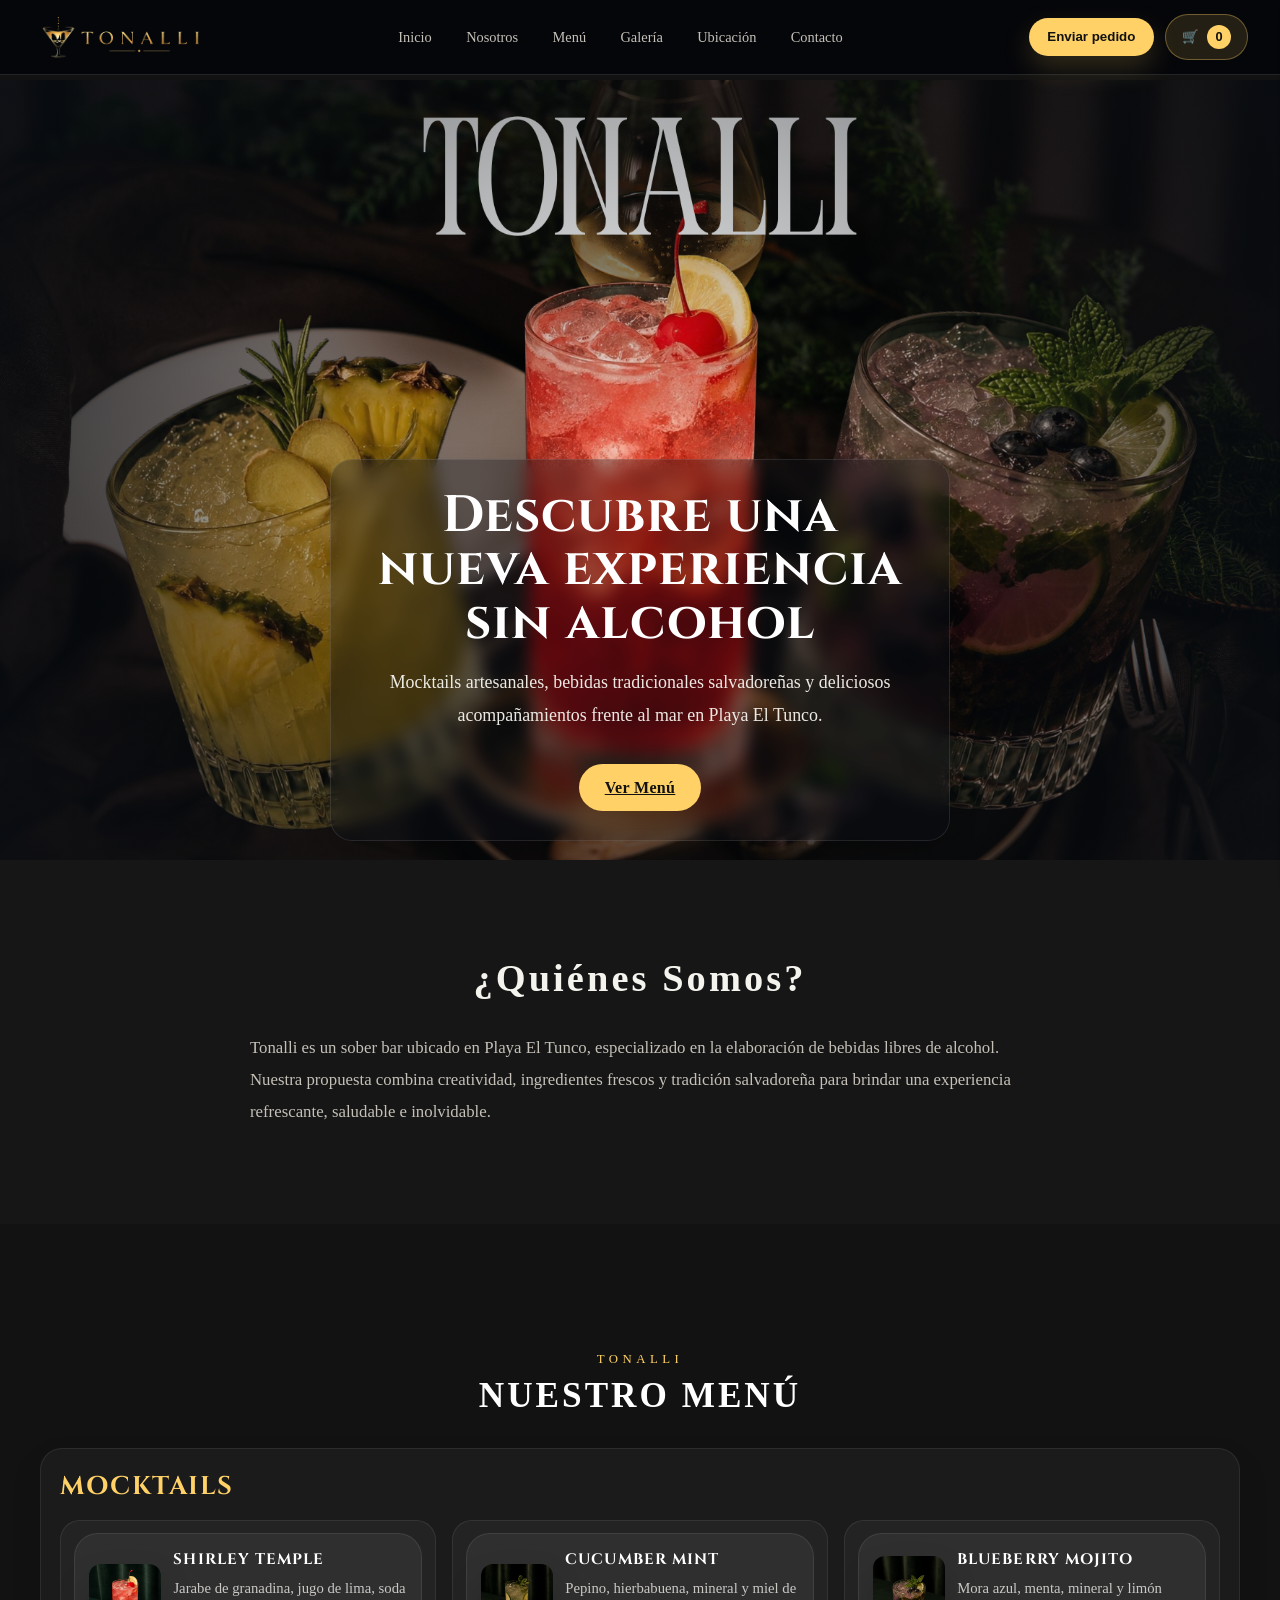
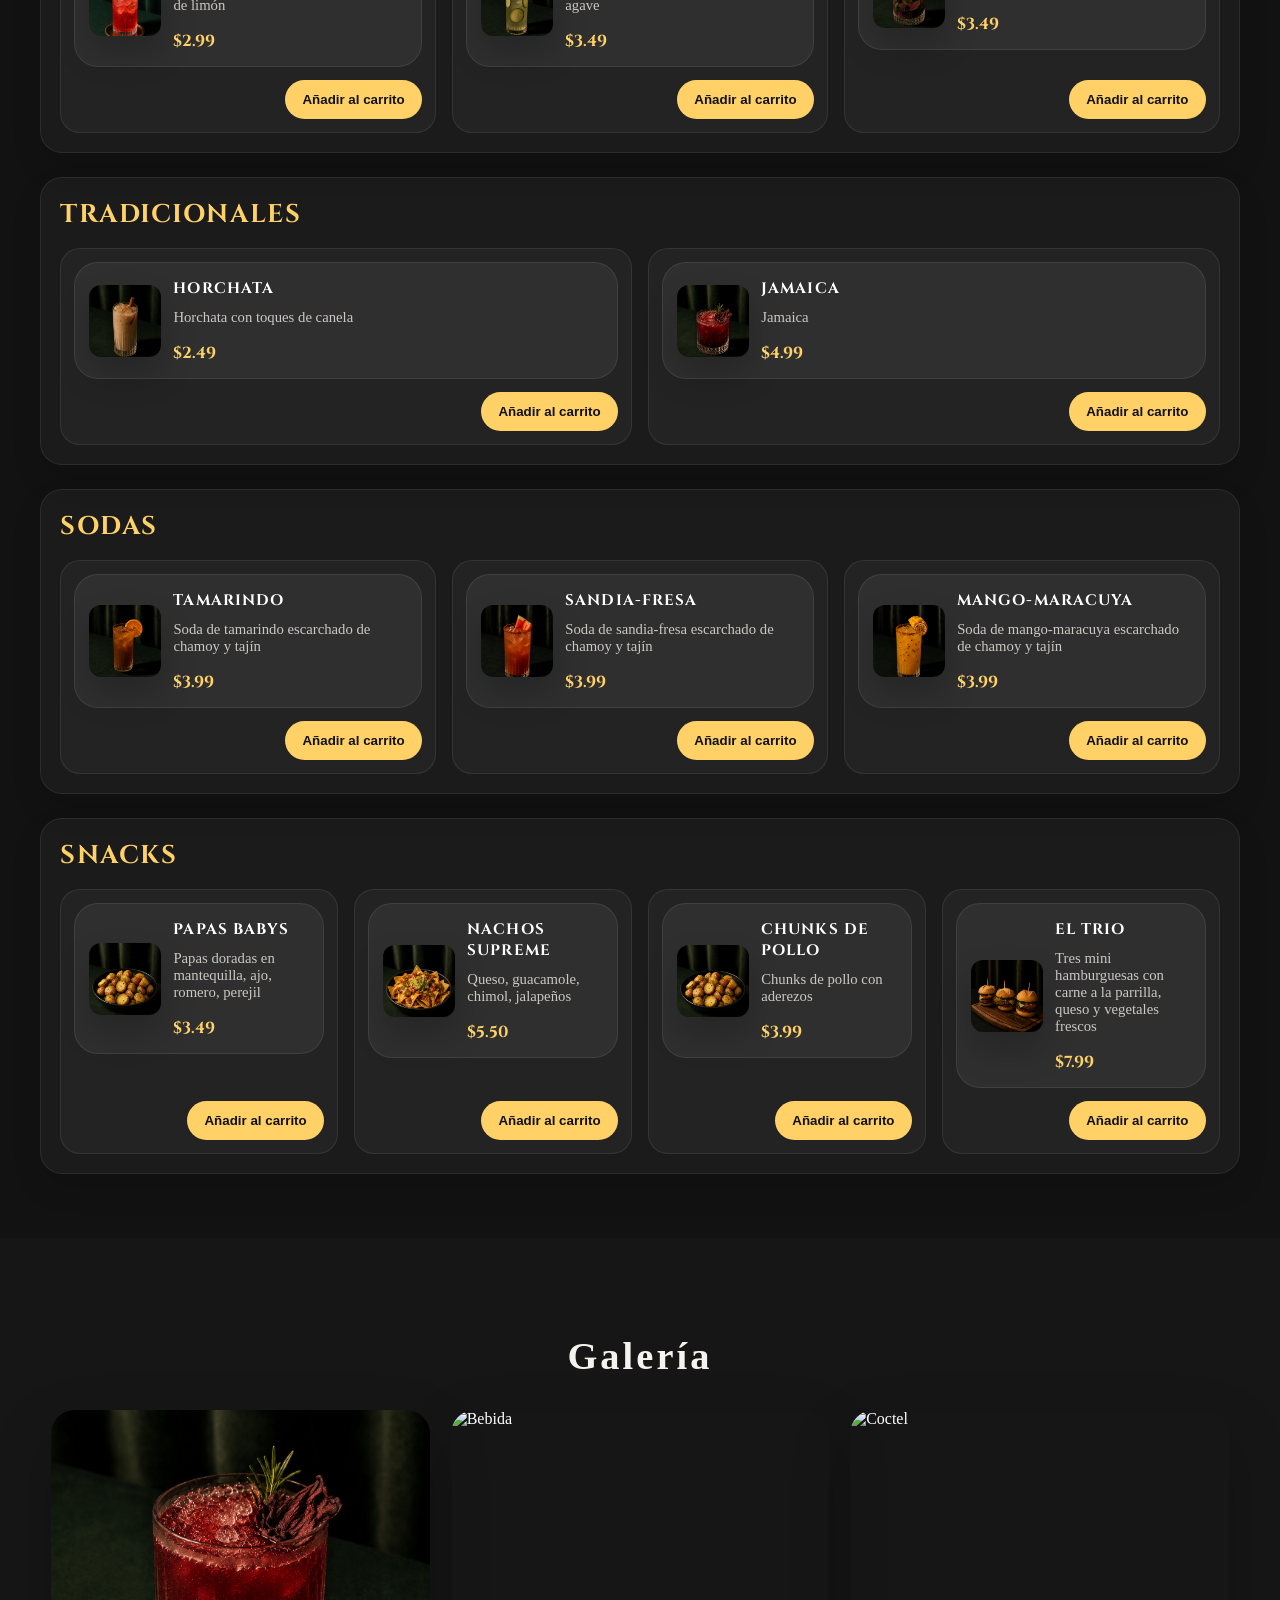
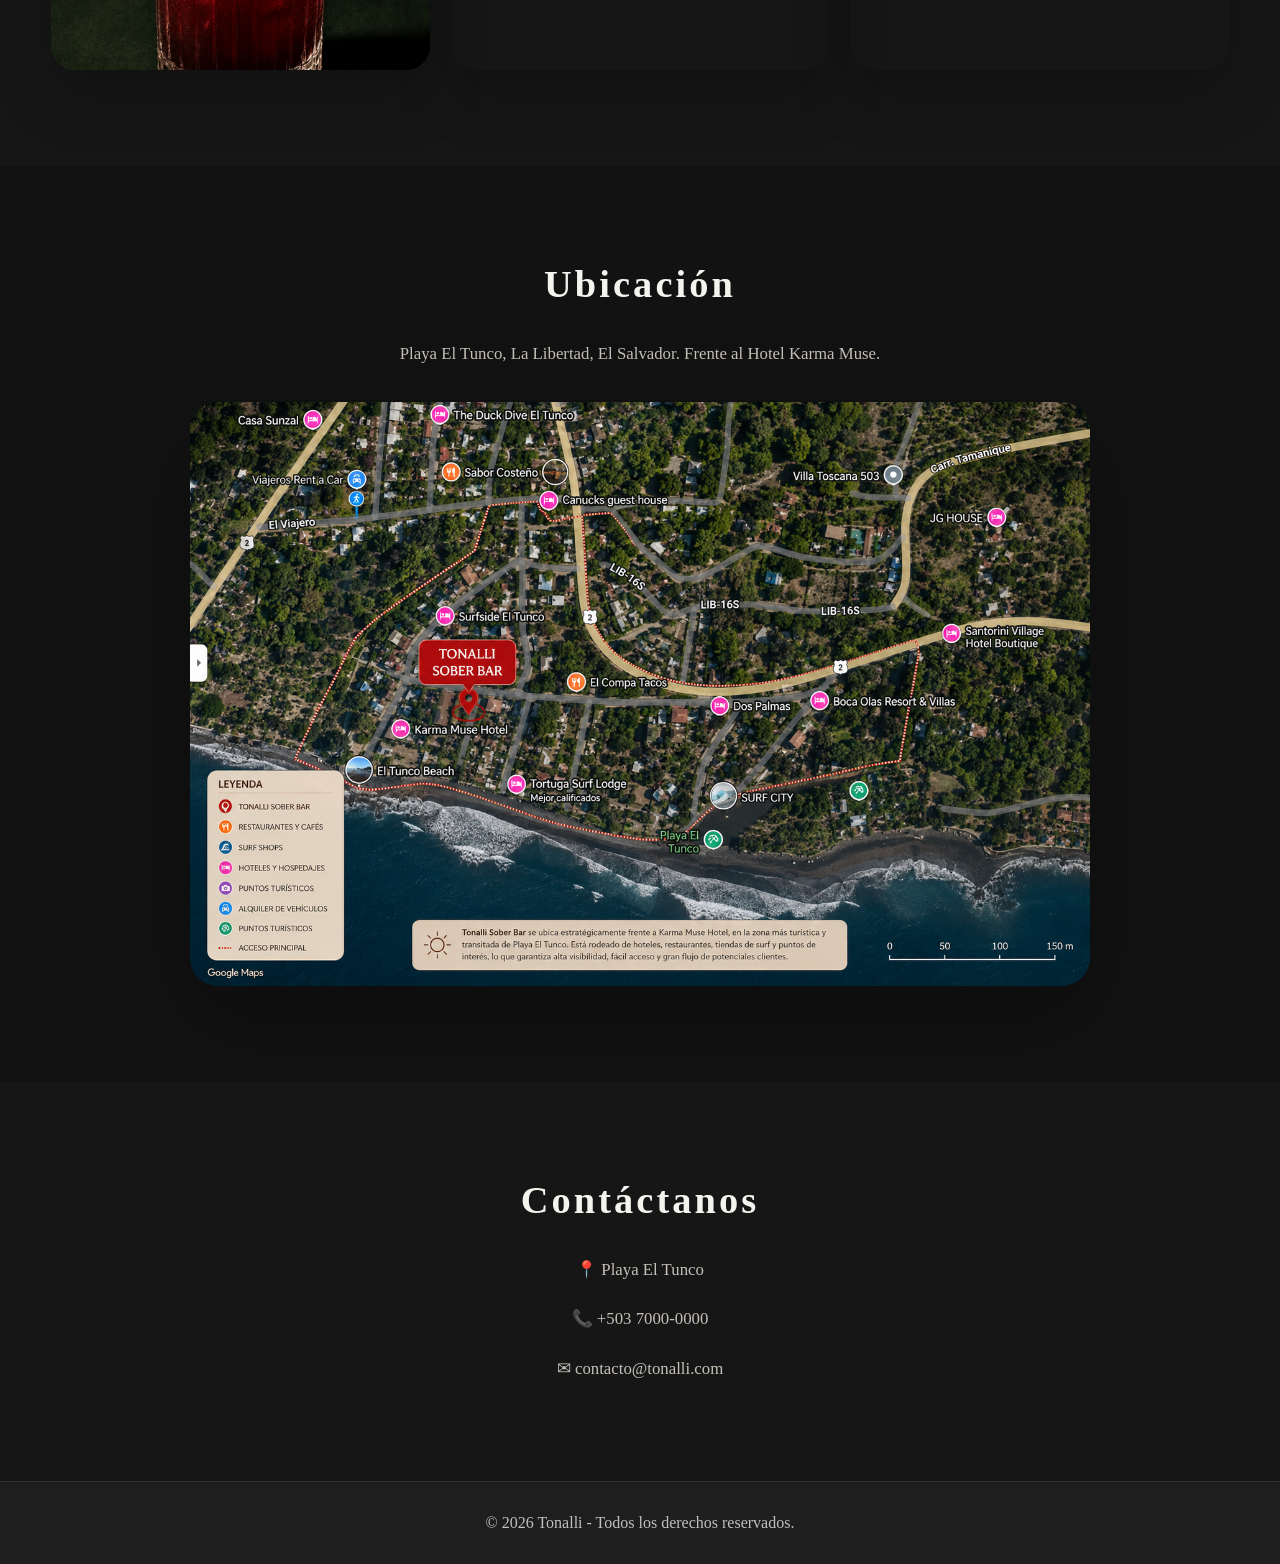
==== index.html @ 61fa65ac "papas" ====
<!DOCTYPE html>
<html lang="es">
<head>
    <meta charset="UTF-8">
    <meta name="viewport" content="width=device-width, initial-scale=1.0">
    <title>Tonalli | Mocktails & Bebidas Artesanales</title>
    <link rel="stylesheet" href="estilos.css">
    <link href="https://fonts.googleapis.com/css2?family=Cinzel:wght@400;700&family=Montserrat:wght@300;500;700&display=swap" rel="stylesheet">
</head>
<body>

<header>

    <div class="logo">
        <img src="imagenes/logo-nombre3.png" alt="Tonalli logo" class="logo-img">
    </div>

    <nav>
        <ul>
            <li><a href="#inicio">Inicio</a></li>
            <li><a href="#nosotros">Nosotros</a></li>
            <li><a href="#menu">Menú</a></li>
            <li><a href="#galeria">Galería</a></li>
            <li><a href="#ubicacion">Ubicación</a></li>
            <li><a href="#contacto">Contacto</a></li>
        </ul>
    </nav>

    <div class="cart-actions">
        <button type="button" class="checkout-btn">Enviar pedido</button>
        <button type="button" class="cart-toggle" aria-label="Abrir carrito">
            <span>🛒</span>
            <span id="cart-count">0</span>
        </button>
    </div>

</header>
<div class="header-spacer"></div>
<section class="hero" id="inicio">

    <div class="contenido">

        <h1>Descubre una nueva experiencia sin alcohol</h1>

        <p>
            Mocktails artesanales, bebidas tradicionales salvadoreñas
            y deliciosos acompañamientos frente al mar en Playa El Tunco.
        </p>

        <a href="#menu" class="boton">Ver Menú</a>

    </div>

</section>

<section class="nosotros" id="nosotros">

<h2>¿Quiénes Somos?</h2>

<p>

Tonalli es un sober bar ubicado en Playa El Tunco, especializado en la elaboración
de bebidas libres de alcohol. Nuestra propuesta combina creatividad,
ingredientes frescos y tradición salvadoreña para brindar una experiencia
refrescante, saludable e inolvidable.

</p>

</section>

<section class="gallery-section editorial-section" id="menu">
    <div class="editorial-heading">
        <p class="editorial-kicker">TONALLI</p>
        <h2 class="section-title">Nuestro menú</h2>
    </div>

    <div class="menu-completo">
        <div class="menu-grupo">
            <h3>Mocktails</h3>
            <div class="menu-grid">
                <article class="category-card product-item" data-name="Shirley Temple" data-price="2.99">
                    <div class="menu-item">
                        <img src="imagenes/shirley-temple.jpeg" alt="Shirley Temple">
                        <div class="menu-text"><strong>Shirley Temple</strong><span>Jarabe de granadina, jugo de lima, soda de limón</span><div class="price">$2.99</div></div>
                    </div>
                    <div class="product-actions"><button type="button" class="add-to-cart">Añadir al carrito</button></div>
                </article>

                <article class="category-card product-item" data-name="Cucumber Mint" data-price="3.49">
                    <div class="menu-item">
                        <img src="imagenes/cucumber-mint.jpeg" alt="Cucumber Mint">
                        <div class="menu-text"><strong>Cucumber Mint</strong><span>Pepino, hierbabuena, mineral y miel de agave</span><div class="price">$3.49</div></div>
                    </div>
                    <div class="product-actions"><button type="button" class="add-to-cart">Añadir al carrito</button></div>
                </article>

                <article class="category-card product-item" data-name="Blueberry Mojito" data-price="3.49">
                    <div class="menu-item">
                        <img src="imagenes/blueberry-mojito.jpeg" alt="Blueberry Mojito">
                        <div class="menu-text"><strong>Blueberry Mojito</strong><span>Mora azul, menta, mineral y limón</span><div class="price">$3.49</div></div>
                    </div>
                    <div class="product-actions"><button type="button" class="add-to-cart">Añadir al carrito</button></div>
                </article>
            </div>
        </div>

        <div class="menu-grupo">
            <h3>Tradicionales</h3>
            <div class="menu-grid">
                <article class="category-card product-item" data-name="Horchata" data-price="2.49">
                    <div class="menu-item">
                        <img src="imagenes/Horchata.jpeg" alt="Horchata">
                        <div class="menu-text"><strong>Horchata</strong><span>Horchata con toques de canela</span><div class="price">$2.49</div></div>
                    </div>
                    <div class="product-actions"><button type="button" class="add-to-cart">Añadir al carrito</button></div>
                </article>

                <article class="category-card product-item" data-name="Spicy Jamaica" data-price="4.99">
                    <div class="menu-item">
                        <img src="imagenes/Spicy Jamaica.jpeg" alt="Spicy Jamaica">
                        <div class="menu-text"><strong>Jamaica</strong><span>Jamaica</span><div class="price">$4.99</div></div>
                    </div>
                    <div class="product-actions"><button type="button" class="add-to-cart">Añadir al carrito</button></div>
                </article>
            </div>
        </div>

        <div class="menu-grupo">
            <h3>Sodas</h3>
            <div class="menu-grid">
                <article class="category-card product-item" data-name="Tamarindo" data-price="3.99">
                    <div class="menu-item">
                        <img src="imagenes/soda-tamarindo.png" alt="Tamarindo">
                        <div class="menu-text"><strong>Tamarindo</strong><span>Soda de tamarindo escarchado de chamoy y tajín</span><div class="price">$3.99</div></div>
                    </div>
                    <div class="product-actions"><button type="button" class="add-to-cart">Añadir al carrito</button></div>
                </article>

                <article class="category-card product-item" data-name="Sandia-fresa" data-price="3.99">
                    <div class="menu-item">
                        <img src="imagenes/soda-sandia.png" alt="Sandia-fresa">
                        <div class="menu-text"><strong>Sandia-fresa</strong><span>Soda de sandia-fresa escarchado de chamoy y tajín</span><div class="price">$3.99</div></div>
                    </div>
                    <div class="product-actions"><button type="button" class="add-to-cart">Añadir al carrito</button></div>
                </article>

                <article class="category-card product-item" data-name="Mango-Maracuya" data-price="3.99">
                    <div class="menu-item">
                        <img src="imagenes/soda-maracuya.png" alt="Mango-Maracuya">
                        <div class="menu-text"><strong>Mango-Maracuya</strong><span>Soda de mango-maracuya escarchado de chamoy y tajín</span><div class="price">$3.99</div></div>
                    </div>
                    <div class="product-actions"><button type="button" class="add-to-cart">Añadir al carrito</button></div>
                </article>
            </div>
        </div>

        <div class="menu-grupo">
            <h3>Snacks</h3>
            <div class="menu-grid">
                <article class="category-card product-item" data-name="Papas Babys" data-price="3.49">
                    <div class="menu-item">
                        <img src="imagenes/papas.jpeg" alt="Papas Babys">
                        <div class="menu-text"><strong>Papas Babys</strong><span>Papas doradas en mantequilla, ajo, romero, perejil</span><div class="price">$3.49</div></div>
                    </div>
                    <div class="product-actions"><button type="button" class="add-to-cart">Añadir al carrito</button></div>
                </article>

                <article class="category-card product-item" data-name="Nachos supreme" data-price="5.50">
                    <div class="menu-item">
                        <img src="imagenes/nachos.jpeg" alt="Nachos supreme">
                        <div class="menu-text"><strong>Nachos supreme</strong><span>Queso, guacamole, chimol, jalapeños</span><div class="price">$5.50</div></div>
                    </div>
                    <div class="product-actions"><button type="button" class="add-to-cart">Añadir al carrito</button></div>
                </article>

                <article class="category-card product-item" data-name="Chunks de pollo" data-price="3.99">
                    <div class="menu-item">
                        <img src="imagenes/papas.jpeg" alt="Chunks de pollo">
                        <div class="menu-text"><strong>Chunks de pollo</strong><span>Chunks de pollo con aderezos</span><div class="price">$3.99</div></div>
                    </div>
                    <div class="product-actions"><button type="button" class="add-to-cart">Añadir al carrito</button></div>
                </article>

                <article class="category-card product-item" data-name="El trio" data-price="7.99">
                    <div class="menu-item">
                        <img src="imagenes/mini.png" alt="El trio">
                        <div class="menu-text"><strong>El trio</strong><span>Tres mini hamburguesas con carne a la parrilla, queso y vegetales frescos</span><div class="price">$7.99</div></div>
                    </div>
                    <div class="product-actions"><button type="button" class="add-to-cart">Añadir al carrito</button></div>
                </article>
            </div>
        </div>
    </div>
</section>
    </main>


<section class="galeria" id="galeria">

<h2>Galería</h2>

<div class="imagenes">

<img src="imagenes/Spicy Jamaica.jpeg" alt="Mocktail">

<img src="https://www.resplendentkitchen.com/wp-content/uploads/2024/07/Blue-Lagoon-Mocktail06005.jpg" alt="Bebida">

<img src="https://www.moodymixologist.com/wp-content/uploads/2021/09/IMG_7251.jpg" alt="Coctel">

</div>

</section>

<section class="ubicacion" id="ubicacion">

<h2>Ubicación</h2>

<p>

Playa El Tunco, La Libertad, El Salvador.

Frente al Hotel Karma Muse.

</p>

<div class="ubicacion-imagen">
    <img src="imagenes/mapa.png" alt="Ubicación Tonalli en El Tunco">
</div>

</section>

<section class="contacto" id="contacto">

<h2>Contáctanos</h2>

<p>📍 Playa El Tunco</p>

<p>📞 +503 7000-0000</p>

<p>✉ contacto@tonalli.com</p>

</section>

<footer>

<p>

© 2026 Tonalli - Todos los derechos reservados.

</p>

</footer>

<div class="cart-overlay" id="cart-overlay"></div>
<aside class="cart-panel" id="cart-panel" aria-label="Carrito de compras">
    <div class="cart-panel__header">
        <h3>Mi pedido</h3>
        <button type="button" class="cart-close" id="cart-close" aria-label="Cerrar carrito">✕</button>
    </div>
    <ul id="cart-items"></ul>
    <div class="cart-panel__footer">
        <div class="cart-total">Total: <span id="cart-total">$0.00</span></div>
        <button type="button" class="boton cart-submit checkout-btn">Enviar pedido</button>
    </div>
</aside>

</body>
<script src="carrito.js"></script>
<script>
// Carousel buttons for .cards container
;(function(){
    const container = document.querySelector('.cards');
    const prev = document.querySelector('.cards-btn--prev');
    const next = document.querySelector('.cards-btn--next');
    if(!container || !prev || !next) return;

    const cards = Array.from(container.querySelectorAll('.card'));
    if(cards.length === 0) return;
    let currentIndex = 0;

    function cardIndexAtScroll(){
        const scrollLeft = container.scrollLeft;
        let nearest = 0;
        let minDist = Infinity;
        cards.forEach((card, idx) => {
            const dist = Math.abs(card.offsetLeft - scrollLeft);
            if(dist < minDist){ minDist = dist; nearest = idx; }
        });
        return nearest;
    }

    // update currentIndex on scroll (debounced)
    let scrollTimer = null;
    container.addEventListener('scroll', ()=>{
        if(scrollTimer) clearTimeout(scrollTimer);
        scrollTimer = setTimeout(()=>{
            currentIndex = cardIndexAtScroll();
        }, 120);
    });

    function scrollToCard(index){
        index = Math.max(0, Math.min(cards.length-1, index));
        const card = cards[index];
        const left = card.offsetLeft;
        container.scrollTo({ left: left, behavior: 'smooth' });
    }

    prev.addEventListener('click', () => {
        currentIndex = (currentIndex - 1 + cards.length) % cards.length; // wrap
        scrollToCard(currentIndex);
    });

    next.addEventListener('click', () => {
        currentIndex = (currentIndex + 1) % cards.length; // wrap
        scrollToCard(currentIndex);
    });

    // make buttons visible
    prev.style.display = 'flex';
    next.style.display = 'flex';
})();

    // Per-card vertical scrolling (show list of items inside each category)
    (function(){
        const cards = document.querySelectorAll('.card');
        cards.forEach(card => {
            const list = card.querySelector('.menu-items');
            if(!list) return;
            const btnUp = card.querySelector('.card-scroll--up');
            const btnDown = card.querySelector('.card-scroll--down');
            const items = Array.from(list.children);
            if(!btnUp || !btnDown || items.length === 0) return;

            function itemHeight(){
                const it = items[0];
                const style = getComputedStyle(it);
                const margin = parseFloat(style.marginTop) + parseFloat(style.marginBottom);
                return Math.ceil(it.offsetHeight + margin);
            }

            btnDown.addEventListener('click', ()=>{
                list.scrollBy({ top: itemHeight(), behavior: 'smooth' });
            });
            btnUp.addEventListener('click', ()=>{
                list.scrollBy({ top: -itemHeight(), behavior: 'smooth' });
            });
        });
    })();

    // Detect swipe left/right on the cards row: left swipe -> scroll down items of centered card
    (function(){
        const container = document.querySelector('.cards');
        if(!container) return;
        let startX = 0, startY = 0;
        container.addEventListener('touchstart', (e)=>{
            startX = e.touches[0].clientX;
            startY = e.touches[0].clientY;
        }, {passive:true});

        container.addEventListener('touchend', (e)=>{
            const endX = e.changedTouches[0].clientX;
            const endY = e.changedTouches[0].clientY;
            const dx = endX - startX;
            const dy = endY - startY;
            if(Math.abs(dx) < 40 || Math.abs(dx) <= Math.abs(dy)) return; // not a horizontal swipe

            // find centered card
            const cards = Array.from(container.querySelectorAll('.card'));
            if(cards.length === 0) return;
            const containerRect = container.getBoundingClientRect();
            const containerCenter = containerRect.left + containerRect.width/2;
            let nearest = 0, minDist = Infinity;
            cards.forEach((card, idx) => {
                const r = card.getBoundingClientRect();
                const center = r.left + r.width/2;
                const dist = Math.abs(center - containerCenter);
                if(dist < minDist){ minDist = dist; nearest = idx; }
            });

            const card = cards[nearest];
            const list = card.querySelector('.menu-items');
            if(!list) return;
            const item = list.querySelector('.menu-item');
            if(!item) return;
            const style = getComputedStyle(item);
            const margin = parseFloat(style.marginTop) + parseFloat(style.marginBottom);
            const itemH = Math.ceil(item.offsetHeight + margin);

            if(dx < 0){
                // left swipe -> scroll down list (show next items)
                list.scrollBy({ top: itemH, behavior: 'smooth' });
            } else {
                // right swipe -> scroll up list
                list.scrollBy({ top: -itemH, behavior: 'smooth' });
            }
        }, {passive:true});
    })();
</script>
</html>
---- estilos.css ----
﻿:root {
    color-scheme: dark;
    --bg: #08080b;
    --header-height: 60px;
    --surface: rgba(255, 255, 255, 0.08);
    --surface-strong: rgba(255, 255, 255, 0.12);
    --text: #f7f4ee;
    --text-muted: #c5c0b8;
    --accent: #ffd166;
    --accent-dark: #f4a261;
    --border: rgba(255, 255, 255, 0.12);
    --shadow: 0 24px 80px rgba(0, 0, 0, 0.26);
    --radius: 28px;
}

/* Ensure anchor targets account for fixed header */
[id] {
    scroll-margin-top: calc(var(--header-height) + 12px);
}

/* --- Integrated editorial menu --- */
.menu-editorial {
    display: grid;
    grid-template-columns: repeat(3, minmax(0, 1fr));
    gap: 1.25rem;
    margin-top: 1rem;
}

.menu-editorial__panel {
    background: rgba(255, 255, 255, 0.04);
    border: 1px solid rgba(255, 255, 255, 0.08);
    border-radius: 24px;
    padding: 1.4rem;
    box-shadow: 0 16px 40px rgba(0, 0, 0, 0.18);
    text-decoration: none;
    color: inherit;
    display: block;
}

.menu-editorial__link:hover,
.menu-editorial__link:focus {
    transform: translateY(-4px);
    border-color: rgba(255, 209, 102, 0.4);
    box-shadow: 0 20px 44px rgba(0, 0, 0, 0.24);
    transition: transform 0.2s ease, border-color 0.2s ease, box-shadow 0.2s ease;
}

.menu-editorial__header {
    margin-bottom: 1rem;
}

.menu-editorial__header h3 {
    font-family: 'Cinzel', serif;
    font-size: 1.45rem;
    color: var(--accent);
}

.menu-editorial__items {
    display: flex;
    flex-direction: column;
    gap: 0.9rem;
}

.menu-item {
    display: flex;
    align-items: center;
    gap: 0.9rem;
    padding: 0.75rem;
    border-radius: 16px;
    background: rgba(255, 255, 255, 0.05);
}

.menu-item img {
    width: 70px;
    height: 70px;
    object-fit: cover;
    border-radius: 12px;
    flex-shrink: 0;
}

.menu-text {
    display: flex;
    flex-direction: column;
    gap: 0.25rem;
    color: var(--text-muted);
    font-size: 0.95rem;
}

.menu-text strong {
    color: var(--text);
}

.price {
    color: var(--accent);
    font-weight: 700;
}

.category-page {
    padding: 1.7rem clamp(1rem, 4vw, 6rem) 2.5rem;
}

.category-hero {
    text-align: center;
    padding: 1.5rem 1rem 1rem;
}

.category-hero h1 {
    font-family: 'Cinzel', serif;
    font-size: clamp(2rem, 4vw, 3rem);
    margin-bottom: 0.6rem;
    color: var(--accent);
}

.category-hero p {
    max-width: 640px;
    margin: 0 auto 0.9rem;
    color: var(--text-muted);
    line-height: 1.7;
}

.category-list {
    display: grid;
    grid-template-columns: repeat(2, minmax(0, 1fr));
    gap: 0.75rem;
}

.category-card {
    background: rgba(255, 255, 255, 0.04);
    border: 1px solid rgba(255, 255, 255, 0.08);
    border-radius: 20px;
    padding: 0.85rem;
}

@media (max-width: 980px) {
    .category-list {
        grid-template-columns: 1fr;
    }
}

@media (max-width: 980px) {
    .menu-editorial {
        grid-template-columns: 1fr;
    }
}

* {
    margin: 0;
    padding: 0;
    box-sizing: border-box;
}

/* Evita que elementos interiores provoquen scroll horizontal */
html, body {
    overflow-x: hidden;
}

.hero {
    min-height: calc(100vh - 60px);
    padding: 1.5rem clamp(1rem, 4vw, 5rem) 1.25rem;
    display: flex;
    align-items: flex-end;
    justify-content: center;
    position: relative;
    overflow: hidden;
    background: url('imagenes/Inicio.png') top center / 140% no-repeat;
    background-color: #0b1119;
    background-blend-mode: normal;
}
img {
    display: block;
    max-width: 100%;
}

a {
    color: inherit;
}

header {
    position: fixed;
    top: 0;
    left: 0;
    right: 0;
    width: 100%;
    padding: 14px clamp(1rem, 2.5vw, 2rem);
    display: flex;
    justify-content: space-between;
    align-items: center;
    gap: 0.75rem;
    background: rgba(6, 7, 11, 0.96);
    backdrop-filter: blur(20px);
    border-bottom: 1px solid rgba(255, 255, 255, 0.12);
    z-index: 1000;
}

.header-spacer {
    height: 80px;
}

@media (max-width: 860px) {
    header {
        padding: 10px clamp(0.75rem, 2vw, 1.2rem);
        gap: 0.5rem;
    }

    .header-spacer {
        height: 120px;
    }

    header {
        flex-direction: column;
        align-items: stretch;
    }

    nav ul {
        justify-content: center;
    }

    .hero {
        min-height: calc(100svh - 120px);
        padding: 0 1rem 1.5rem;
        background-position: center 92%;
        background-size: cover;
    }

    .contenido {
        margin-top: 0;
        padding: 1.1rem 0.9rem;
        transform: translateY(0.2rem);
    }

    .hero h1 {
        font-size: 2.2rem;
    }

    :root {
        --header-height: 120px;
    }
}


.logo {
    display: flex;
    align-items: center;
    justify-content: center;
}

.logo-img {
    width: 180px;
    height: auto;
    max-height: 110px;
    object-fit: contain;
    border-radius: 0;
    background: transparent;
    padding: 0;
    box-shadow: none;
}

nav ul {
    display: flex;
    flex-wrap: wrap;
    gap: 0.45rem;
    list-style: none;
}

nav a {
    color: var(--text-muted);
    text-decoration: none;
    padding: 0.55rem 0.85rem;
    border-radius: 999px;
    transition: transform 0.25s ease, background 0.25s ease, color 0.25s ease;
    font-size: 0.9rem;
}

nav a:hover,
nav a:focus {
    color: var(--text);
    background: rgba(255, 209, 102, 0.12);
    transform: translateY(-1px);
}

.cart-actions {
    display: flex;
    align-items: center;
    gap: 0.7rem;
}

.checkout-btn {
    display: inline-flex;
    align-items: center;
    justify-content: center;
    background: var(--accent);
    color: #111;
    border: none;
    border-radius: 999px;
    padding: 0.72rem 1.15rem;
    font-weight: 700;
    cursor: pointer;
    box-shadow: 0 12px 28px rgba(255, 209, 102, 0.18);
}

.cart-toggle {
    display: inline-flex;
    align-items: center;
    gap: 0.5rem;
    background: rgba(255, 209, 102, 0.12);
    border: 1px solid rgba(255, 209, 102, 0.35);
    color: var(--text);
    border-radius: 999px;
    padding: 0.62rem 1rem;
    font-weight: 700;
    cursor: pointer;
}

@media (max-width: 860px) {
    .cart-actions {
        position: fixed;
        top: 8.5rem;
        left: 50%;
        transform: translateX(-50%);
        width: min(92vw, 420px);
        z-index: 1100;
        display: flex;
        align-items: center;
        gap: 0.75rem;
        padding: 0.2rem 0.25rem;
    }

    .checkout-btn {
        flex: 1;
        min-height: 46px;
        font-size: 1rem;
    }

    .cart-toggle {
        min-width: 74px;
        justify-content: center;
    }
}

#cart-count {
    min-width: 1.5rem;
    height: 1.5rem;
    display: inline-flex;
    align-items: center;
    justify-content: center;
    border-radius: 999px;
    background: var(--accent);
    color: #111;
    font-size: 0.8rem;
}

.cart-overlay {
    position: fixed;
    inset: 0;
    background: rgba(6, 7, 11, 0.62);
    opacity: 0;
    pointer-events: none;
    transition: opacity 0.2s ease;
    z-index: 1000;
}

.cart-overlay.is-visible {
    opacity: 1;
    pointer-events: auto;
}

.cart-panel {
    position: fixed;
    top: 0;
    right: 0;
    width: min(92vw, 420px);
    height: 100vh;
    background: rgba(10, 14, 20, 0.98);
    border-left: 1px solid rgba(255, 255, 255, 0.12);
    box-shadow: -12px 0 30px rgba(0, 0, 0, 0.22);
    transform: translateX(110%);
    transition: transform 0.25s ease;
    display: flex;
    flex-direction: column;
    z-index: 1100;
    padding: 1.3rem 1rem 1rem;
}

.cart-panel.is-open {
    transform: translateX(0);
}

.cart-panel__header {
    display: flex;
    align-items: center;
    justify-content: space-between;
    margin-bottom: 1rem;
    padding-bottom: 0.8rem;
    border-bottom: 1px solid rgba(255, 255, 255, 0.1);
}

.cart-panel__header h3 {
    color: var(--accent);
    font-family: 'Cinzel', serif;
}

.cart-close {
    background: transparent;
    border: 1px solid rgba(255, 255, 255, 0.15);
    color: var(--text);
    width: 2.2rem;
    height: 2.2rem;
    border-radius: 50%;
    cursor: pointer;
}

#cart-items {
    list-style: none;
    display: flex;
    flex-direction: column;
    gap: 0.8rem;
    overflow-y: auto;
    padding-right: 0.25rem;
    flex: 1;
}

.cart-item {
    display: flex;
    justify-content: space-between;
    gap: 0.75rem;
    background: rgba(255, 255, 255, 0.04);
    border: 1px solid rgba(255, 255, 255, 0.08);
    border-radius: 16px;
    padding: 0.8rem 0.9rem;
}

.cart-item__name {
    font-weight: 700;
    margin-bottom: 0.2rem;
}

.cart-item__meta {
    color: var(--text-muted);
    font-size: 0.8rem;
}

.cart-item__controls {
    display: flex;
    align-items: center;
    gap: 0.45rem;
    color: var(--text);
    font-weight: 700;
}

.qty-btn {
    width: 1.8rem;
    height: 1.8rem;
    border-radius: 50%;
    border: none;
    background: var(--accent);
    color: #111;
    font-weight: 700;
    cursor: pointer;
}

.empty-cart {
    color: var(--text-muted);
    text-align: center;
    padding: 1.4rem 0;
}

.cart-panel__footer {
    padding-top: 1rem;
    border-top: 1px solid rgba(255, 255, 255, 0.1);
    display: flex;
    flex-direction: column;
    gap: 0.9rem;
}

.cart-total {
    display: flex;
    justify-content: space-between;
    font-weight: 700;
    font-size: 1.05rem;
}

.cart-submit {
    width: 100%;
    border: none;
    cursor: pointer;
}

.product-actions {
    padding-top: 0.8rem;
    display: flex;
    justify-content: flex-end;
}

.add-to-cart {
    border: none;
    background: var(--accent);
    color: #111;
    font-weight: 700;
    padding: 0.75rem 1.1rem;
    border-radius: 999px;
    cursor: pointer;
    transition: transform 0.2s ease, background 0.2s ease;
}

.add-to-cart:hover,
.add-to-cart:focus {
    background: var(--accent-dark);
    transform: translateY(-1px);
}

.hero {
    min-height: 75svh;
    padding: 1.5rem clamp(1rem, 4vw, 5rem) 1.25rem;
    display: flex;
    align-items: flex-end;
    justify-content: center;
    position: relative;
    overflow: hidden;
    background: url('imagenes/Inicio.png') top center / cover no-repeat;
    background-color: #0b1119;
    background-blend-mode: normal;
}

.hero::before {
    content: '';
    position: absolute;
    inset: 0;
    background: radial-gradient(circle at center, rgba(10, 14, 20, 0) 0%, rgba(10, 14, 20, 0.35) 48%, rgba(10, 14, 20, 0.80) 100%);
    pointer-events: none;
}

.contenido {
    position: relative;
    z-index: 1;
    width: min(100%, 620px);
    padding: clamp(1rem, 2.5vw, 1.8rem);
    border-radius: 22px;
    background: rgba(12, 19, 29, 0.30);
    border: 1px solid rgba(255, 255, 255, 0.10);
    box-shadow: 0 14px 28px rgba(0, 0, 0, 0.16);
    backdrop-filter: blur(8px);
    text-align: center;
}

.hero h1 {
    font-family: 'Cinzel', serif;
    font-size: clamp(2.2rem, 4vw, 3.2rem);
    line-height: 1.05;
    margin-bottom: 1rem;
    letter-spacing: 0.02em;
}

.hero p {
    max-width: 42rem;
    margin: 0 auto 2rem;
    font-size: clamp(1rem, 1.4vw, 1.25rem);
    line-height: 1.85;
    color: rgba(247, 244, 238, 0.95);
}

    .hero {
        min-height: calc(100vh - 120px);
        padding: 2.5rem 1rem 1.2rem;
        align-items: flex-end;
        background-position: top center;
        background-size: cover;
    }

.boton {
    display: inline-flex;
    align-items: center;
    justify-content: center;
    background: var(--accent);
    color: #111;
    padding: 1rem 2.4rem;
    border-radius: 999px;
    font-weight: 700;
    letter-spacing: 0.02em;
    transition: transform 0.2s ease, background 0.2s ease;
    box-shadow: 0 20px 40px rgba(255, 209, 102, 0.18);
}

.boton:hover {
    background: var(--accent-dark);
    transform: translateY(-2px);
}

section {
    padding: 6rem clamp(1rem, 4vw, 8rem);
}

/* Evita overflow accidental dentro de secciones */
section {
    overflow-x: hidden;
}

section:nth-of-type(even) {
    background: rgba(255, 255, 255, 0.015);
}

section h2 {
    text-align: center;
    margin-bottom: 2rem;
    font-size: clamp(2rem, 3vw, 3rem);
    letter-spacing: 0.08em;
    color: #f5f3ee;
}

.gallery-section {
    width: 100%;
    padding: 60px 0;
    overflow: hidden;
}

.gallery-section .section-title {
    text-align: center;
    font-family: 'Times New Roman', serif;
    font-size: 2.2rem;
    letter-spacing: 3px;
    margin-bottom: 30px;
    color: #ffffff;
    text-transform: uppercase;
}

.editorial-section {
    margin-top: 6rem;
    padding: 3rem clamp(1rem, 4vw, 2rem) 4rem;
    overflow: hidden;
}

.editorial-heading {
    max-width: 780px;
    margin: 0 auto 2rem;
    text-align: center;
}

.editorial-kicker {
    font-size: 0.8rem;
    letter-spacing: 0.35em;
    text-transform: uppercase;
    color: var(--accent);
    margin-bottom: 0.6rem;
}

.editorial-section .section-title {
    margin-bottom: 0.5rem;
}

.editorial-gallery {
    display: flex;
    gap: 1.25rem;
    overflow-x: auto;
    padding: 0.5rem 0 1.2rem;
    scroll-snap-type: x mandatory;
    scrollbar-width: thin;
    scrollbar-color: rgba(255,255,255,0.25) transparent;
}

.editorial-card {
    position: relative;
    min-width: min(82vw, 320px);
    height: 430px;
    border-radius: 24px;
    padding: 0;
    display: flex;
    flex-direction: column;
    justify-content: flex-end;
    overflow: hidden;
    scroll-snap-align: start;
    box-shadow: 0 18px 42px rgba(0, 0, 0, 0.24);
    text-decoration: none;
    color: inherit;
    cursor: pointer;
    transition: transform 0.2s ease, box-shadow 0.2s ease;
}

.editorial-card:hover,
.editorial-card:focus-visible {
    transform: translateY(-4px);
    box-shadow: 0 22px 48px rgba(0, 0, 0, 0.3);
}

.editorial-card::before {
    content: '';
    position: absolute;
    inset: 0;
    background: linear-gradient(180deg, rgba(0,0,0,0.12) 0%, rgba(2,6,10,0.82) 100%);
    z-index: 1;
}

.editorial-card__media {
    position: absolute;
    inset: 0;
    z-index: 0;
}

.editorial-card__media img {
    width: 100%;
    height: 100%;
    object-fit: cover;
    display: block;
}

.editorial-card__content {
    position: relative;
    z-index: 2;
    padding: 2rem;
}

.editorial-card__number {
    display: inline-block;
    margin-bottom: 0.75rem;
    font-size: 0.8rem;
    font-weight: 700;
    letter-spacing: 0.28em;
    color: var(--accent);
}

.editorial-card h3 {
    font-family: 'Cinzel', serif;
    font-size: 1.8rem;
    margin-bottom: 0.7rem;
}

.editorial-card p {
    color: rgba(247, 244, 238, 0.9);
    line-height: 1.7;
    max-width: 18rem;
}

.editorial-card--mocktails {
    background: linear-gradient(135deg, rgba(255, 209, 102, 0.22), rgba(10, 16, 24, 0.92));
}

.editorial-card--tradicionales {
    background: linear-gradient(135deg, rgba(244, 162, 97, 0.28), rgba(12, 19, 29, 0.92));
}

.editorial-card--snacks {
    background: linear-gradient(135deg, rgba(255, 255, 255, 0.12), rgba(12, 19, 29, 0.92));
}

.editorial-gallery::-webkit-scrollbar {
    height: 8px;
}

.editorial-gallery::-webkit-scrollbar-thumb {
    background: rgba(255,255,255,0.24);
    border-radius: 999px;
}

.menu-completo {
    display: flex;
    flex-direction: column;
    gap: 1.5rem;
    max-width: 1200px;
    margin: 0 auto;
}

.menu-grupo {
    background: rgba(255, 255, 255, 0.04);
    border: 1px solid rgba(255, 255, 255, 0.08);
    border-radius: 22px;
    padding: 1.2rem;
    box-shadow: 0 14px 30px rgba(0, 0, 0, 0.12);
}

.menu-grupo h3 {
    color: var(--accent);
    font-family: 'Cinzel', serif;
    font-size: clamp(1.5rem, 2vw, 2rem);
    margin-bottom: 1rem;
    letter-spacing: 0.06em;
    text-transform: uppercase;
}

.menu-grid {
    display: grid;
    grid-template-columns: repeat(auto-fit, minmax(240px, 1fr));
    gap: 1rem;
}

.menu-grid .category-card {
    height: 100%;
    display: flex;
    flex-direction: column;
    justify-content: space-between;
}

.menu-grid .product-item {
    padding: 0.8rem;
}

@media (min-width: 900px) {
    .editorial-section {
        margin-top: 5rem;
    }

    .editorial-card {
        min-width: min(32vw, 360px);
    }
}

@media (max-width: 700px) {
    .editorial-section {
        margin-top: 2.5rem;
    }
}

.nosotros p,
.contacto p,
.ubicacion p {
    max-width: 780px;
    margin: 0 auto;
    line-height: 1.9;
    color: var(--text-muted);
    font-size: 1.05rem;
}

.cards {
    display: grid;
    gap: 2.5rem;
    grid-template-columns: 1fr 1.2fr 1.25fr; /* centro y tercera columna más anchas */
    align-items: start;
    max-width: 1600px; /* ampliar contenedor para que las columnas quepan */
    margin: 0 auto;
    padding: 0 1.25rem;
    width: 100%;
    box-sizing: border-box;
}

/* Contenedor de cards con botones (carousel en pantallas pequeñas) */
.cards-container{
    position: relative;
}

.cards-btn{
    position: absolute;
    top: 50%;
    transform: translateY(-50%);
    width: 44px;
    height: 44px;
    border-radius: 999px;
    border: none;
    background: rgba(255,255,255,0.06);
    color: var(--accent);
    font-size: 1.4rem;
    display: none; /* visibles solo en móvil */
    align-items: center;
    justify-content: center;
    box-shadow: 0 8px 20px rgba(0,0,0,0.35);
    cursor: pointer !important;
    pointer-events: auto !important;
    z-index: 2000 !important;
}

.cards-btn--prev{
    left: 16px;
}
.cards-btn--next{
    right: 16px;
}

.card {
    background: rgba(255, 255, 255, 0.06);
    border-radius: 28px;
    border: 1px solid rgba(255, 255, 255, 0.08);
    padding: 2.4rem;
    box-shadow: 0 20px 60px rgba(0, 0, 0, 0.18);
    overflow: hidden;
    min-width: 0; /* permite que el grid reduzca la tarjeta sin forzar overflow */
}

/* botones para desplazar la lista dentro de cada card */
.card { position: relative; }
.card-scroll{
    position: absolute;
    right: 12px;
    width: 34px;
    height: 34px;
    border-radius: 8px;
    border: none;
    background: rgba(255,255,255,0.04);
    color: var(--accent);
    display: flex;
    align-items: center;
    justify-content: center;
    cursor: pointer;
    box-shadow: 0 8px 20px rgba(0,0,0,0.25);
}
.card-scroll--up{ top: 12px; }
.card-scroll--down{ bottom: 12px; }

/* menu-items scroll container: allow vertical scroll but hide scrollbar */
.menu-items{
    max-height: 520px;
    overflow-y: auto;
    padding-right: 8px;
}
.menu-items::-webkit-scrollbar{ width:8px; }
.menu-items::-webkit-scrollbar-thumb{ background: rgba(255,255,255,0.04); border-radius:999px; }

.card h3 {
    margin-bottom: 1.5rem;
    font-family: 'Cinzel', serif;
    font-size: clamp(1.6rem, 2.4vw, 2rem);
    letter-spacing: 0.02em;
    color: var(--accent);
    line-height: 1.05;
    text-align: center;
    white-space: normal;
    word-break: normal;
    overflow-wrap: break-word;
}

/* Evitar que títulos largos se partan; si no caben, la tercera columna es más ancha */
.card h3 {
    white-space: nowrap;
}

@media (max-width: 1120px) {
    .cards {
        grid-template-columns: repeat(2, minmax(0, 1fr));
        max-width: 1100px;
    }
    .card h3 {
        white-space: normal; /* permitir wrap en pantallas pequeñas */
    }
}

.menu-items {
    display: grid;
    gap: 1.25rem;
}

.menu-item {
    display: grid;
    grid-template-columns: 110px 1fr;
    gap: 1rem;
    align-items: center;
    padding: 1.6rem 1.35rem;
    border-radius: 24px;
    background: rgba(255, 255, 255, 0.06);
    border: 1px solid rgba(255, 255, 255, 0.08);
    transition: transform 0.25s ease, border-color 0.25s ease;
}

/* Permitir que columnas internas se encojan sin forzar overflow */
.menu-item,
.menu-text {
    min-width: 0;
}

.menu-text span {
    word-break: break-word;
}

.menu-item:hover {
    transform: translateY(-3px);
    border-color: rgba(255, 209, 102, 0.24);
}

.menu-item img {
    width: 110px;
    height: 110px;
    object-fit: cover;
    border-radius: 18px;
    box-shadow: 0 18px 34px rgba(0, 0, 0, 0.2);
}

.menu-text strong {
    display: block;
    color: #fff;
    font-family: 'Cinzel', serif;
    font-size: 1rem;
    letter-spacing: 0.07em;
    text-transform: uppercase;
    margin-bottom: 0.4rem;
}

.menu-text span {
    display: block;
    font-size: 0.95rem;
    color: rgba(247, 244, 238, 0.78);
}

.price {
    margin-top: 0.75rem;
    color: var(--accent);
    font-family: 'Cinzel', serif;
    font-size: 1.15rem;
}

.imagenes {
    display: grid;
    grid-template-columns: repeat(3, minmax(0, 1fr));
    gap: 1.3rem;
}

.imagenes img {
    width: 100%;
    height: 260px;
    object-fit: cover;
    border-radius: 24px;
    box-shadow: 0 24px 60px rgba(0, 0, 0, 0.22);
    transition: transform 0.35s ease, filter 0.35s ease;
}

.imagenes img:hover {
    transform: translateY(-6px) scale(1.02);
    filter: saturate(1.1);
}

.ubicacion {
    text-align: center;
}

.ubicacion-imagen {
    margin-top: 2rem;
    display: flex;
    justify-content: center;
}

.ubicacion-imagen img {
    width: 100%;
    max-width: 900px;
    border-radius: 28px;
    box-shadow: 0 32px 90px rgba(0, 0, 0, 0.28);
}

.contacto {
    text-align: center;
}

.contacto p {
    margin-top: 1.1rem;
}

footer {
    background: rgba(255, 255, 255, 0.05);
    color: rgba(255, 255, 255, 0.72);
    text-align: center;
    padding: 2rem clamp(1rem, 3vw, 8rem);
    border-top: 1px solid rgba(255, 255, 255, 0.08);
}

@media (max-width: 1120px) {
    .cards {
        grid-template-columns: repeat(2, minmax(0, 1fr));
    }

    .imagenes {
        grid-template-columns: repeat(2, minmax(0, 1fr));
    }
}

@media (max-width: 860px) {
    header {
        flex-direction: column;
        align-items: stretch;
        padding: 1.1rem 1rem;
    }

    nav ul {
        justify-content: center;
    }

    .hero {
        min-height: calc(90svh - 64px);
        padding: 2.5rem 1rem 1.2rem;
        align-items: flex-end;
    }

    .hero h1 {
        font-size: 2.2rem;
    }

    .cards,
    .imagenes {
        grid-template-columns: 1fr;
    }

    .cards {
        display: flex;
        gap: 1rem;
        overflow-x: auto;
        scroll-snap-type: x mandatory;
        -webkit-overflow-scrolling: touch;
        padding-bottom: 1rem;
    }

    .cards > .card {
        min-width: calc(100% - 2rem);
        scroll-snap-align: start;
    }

    .cards-btn {
        display: flex;
    }

    .menu-item {
        grid-template-columns: 80px 1fr;
    }

    .cards > .card:last-child h3 {
        white-space: nowrap;
    }

    .menu-item {
        grid-template-columns: 1fr;
        text-align: left;
    }

    .menu-item img {
        width: 100%;
        height: 220px;
    }

    .boton {
        width: 100%;
        padding: 1rem 1.2rem;
    }
}

/* Ajustes específicos para móviles pequeños: filas compactas con thumbnail a la izquierda */
@media (max-width: 480px) {
    .hero {
        min-height: calc(92svh - 64px);
        padding: 2.2rem 0.75rem 1rem;
        align-items: flex-end;
    }

    .hero h1 {
        font-size: 1.75rem;
        margin-bottom: 0.75rem;
    }

    .hero {
        min-height: calc(100vh - 120px);
        padding: 2.2rem 0.75rem 1rem;
        align-items: flex-end;
        background-position: top center;
        background-size: cover;
    }
        padding: 1rem 0.9rem;
        border-radius: 22px;
        margin-top: 1rem;
    }

    .boton {
        padding: 0.9rem 1.6rem;
    }

    .cards {
        gap: 1.25rem;
        padding: 0 0.75rem;
    }

    .card {
        padding: 1rem;
        border-radius: 18px;
    }

    .card h3 {
        font-size: 1.4rem;
        text-align: left;
        margin-left: 0.25rem;
    }

    .menu-item {
        grid-template-columns: 72px 1fr !important;
        gap: 0.75rem;
        padding: 0.9rem;
        align-items: center;
    }

    .menu-item img {
        width: 72px !important;
        height: 72px !important;
        object-fit: cover;
        border-radius: 12px;
    }

    .menu-text strong {
        font-size: 0.95rem;
    }

    .menu-text span {
        font-size: 0.92rem;
    }

    .price {
        font-size: 1rem;
    }
}
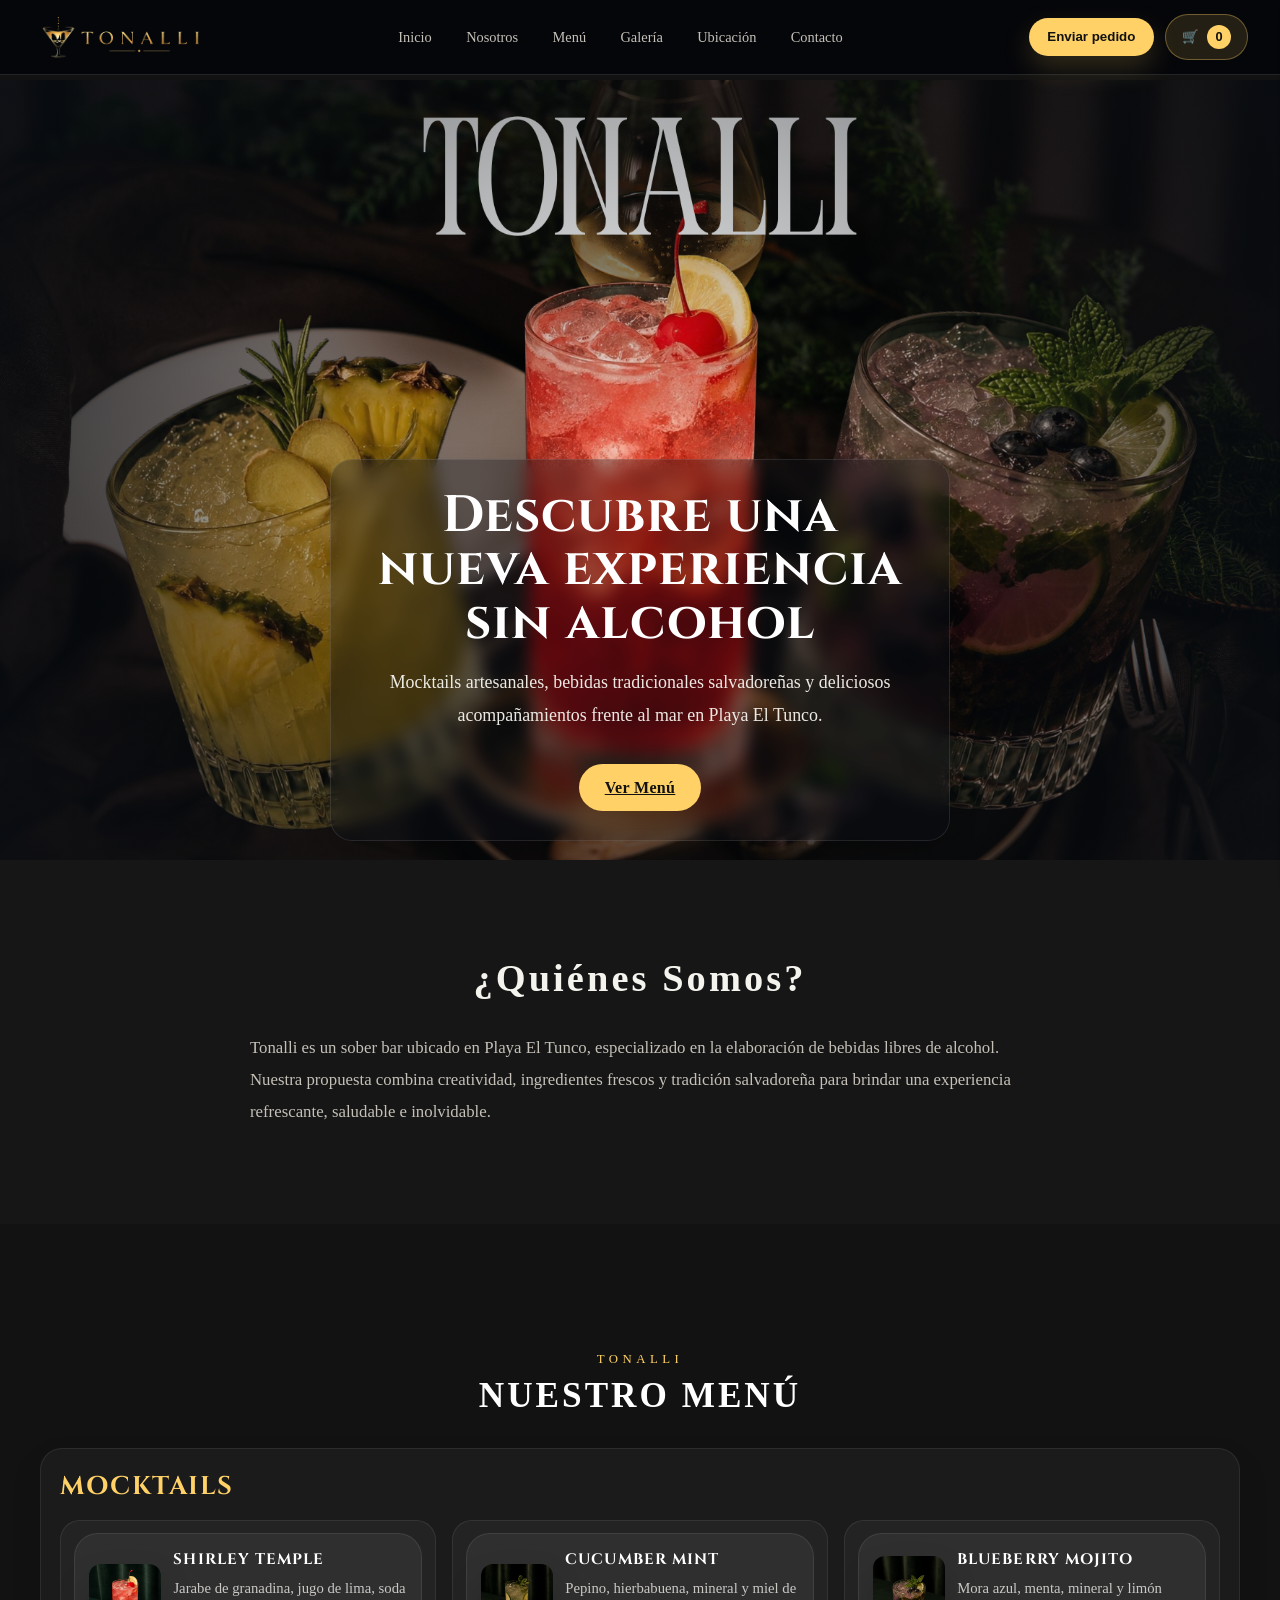
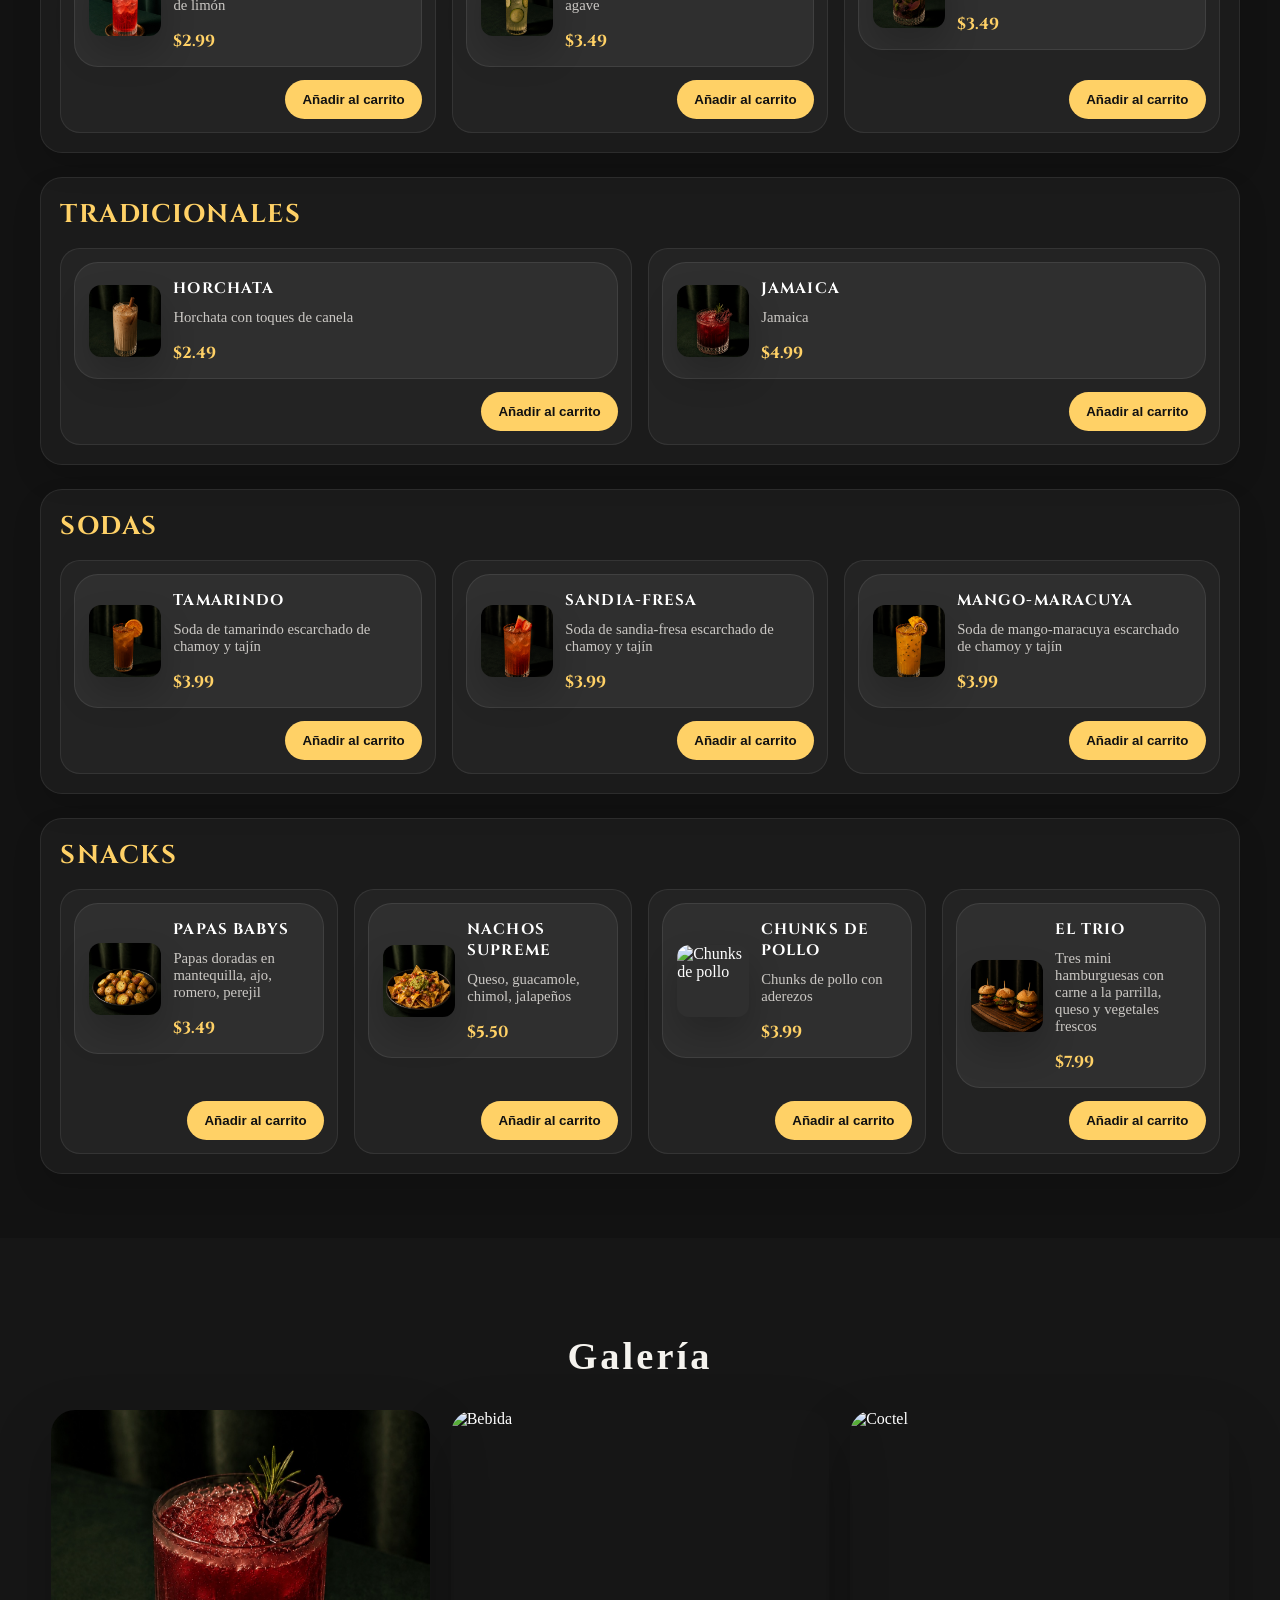
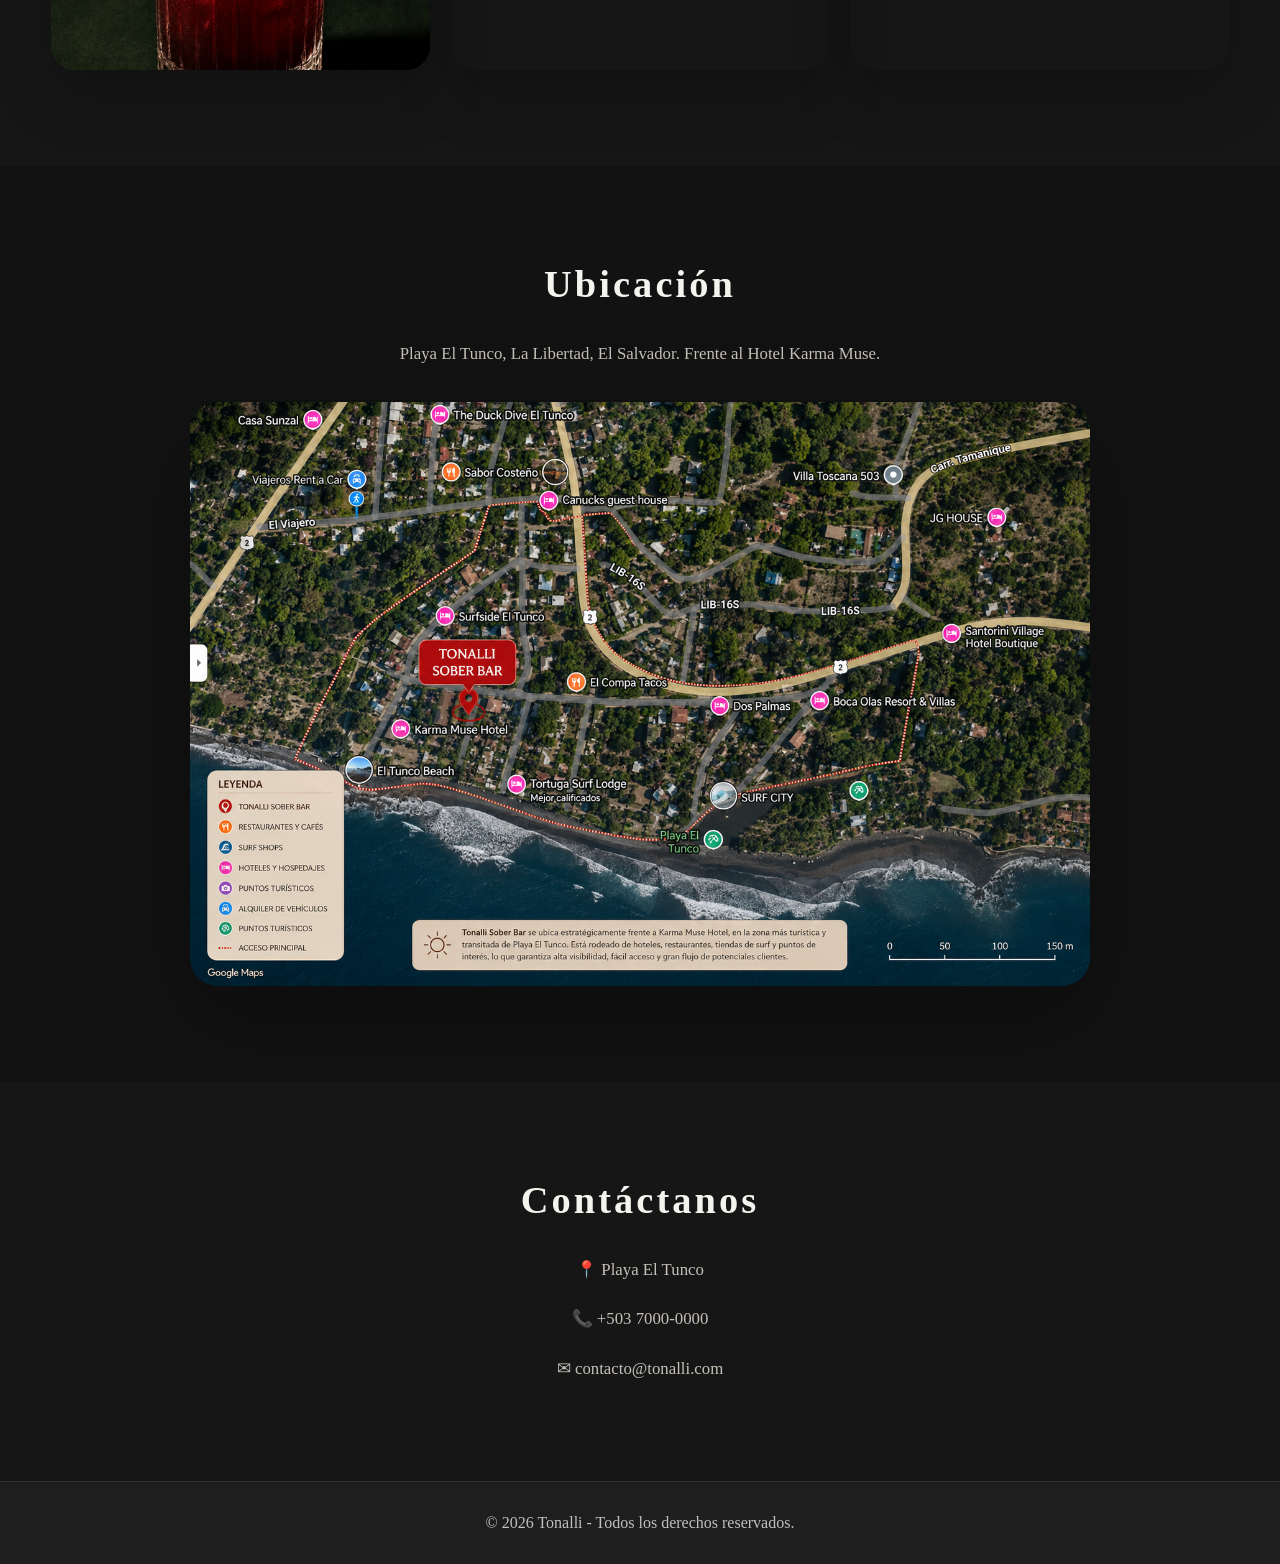
==== commit 92d4a3af: "chunks" ====
--- a/index.html
+++ b/index.html
@@ -175,7 +175,7 @@
 
                 <article class="category-card product-item" data-name="Chunks de pollo" data-price="3.99">
                     <div class="menu-item">
-                        <img src="imagenes/papas.jpeg" alt="Chunks de pollo">
+                        <img src="imagenes/chunks.jpeg" alt="Chunks de pollo">
                         <div class="menu-text"><strong>Chunks de pollo</strong><span>Chunks de pollo con aderezos</span><div class="price">$3.99</div></div>
                     </div>
                     <div class="product-actions"><button type="button" class="add-to-cart">Añadir al carrito</button></div>
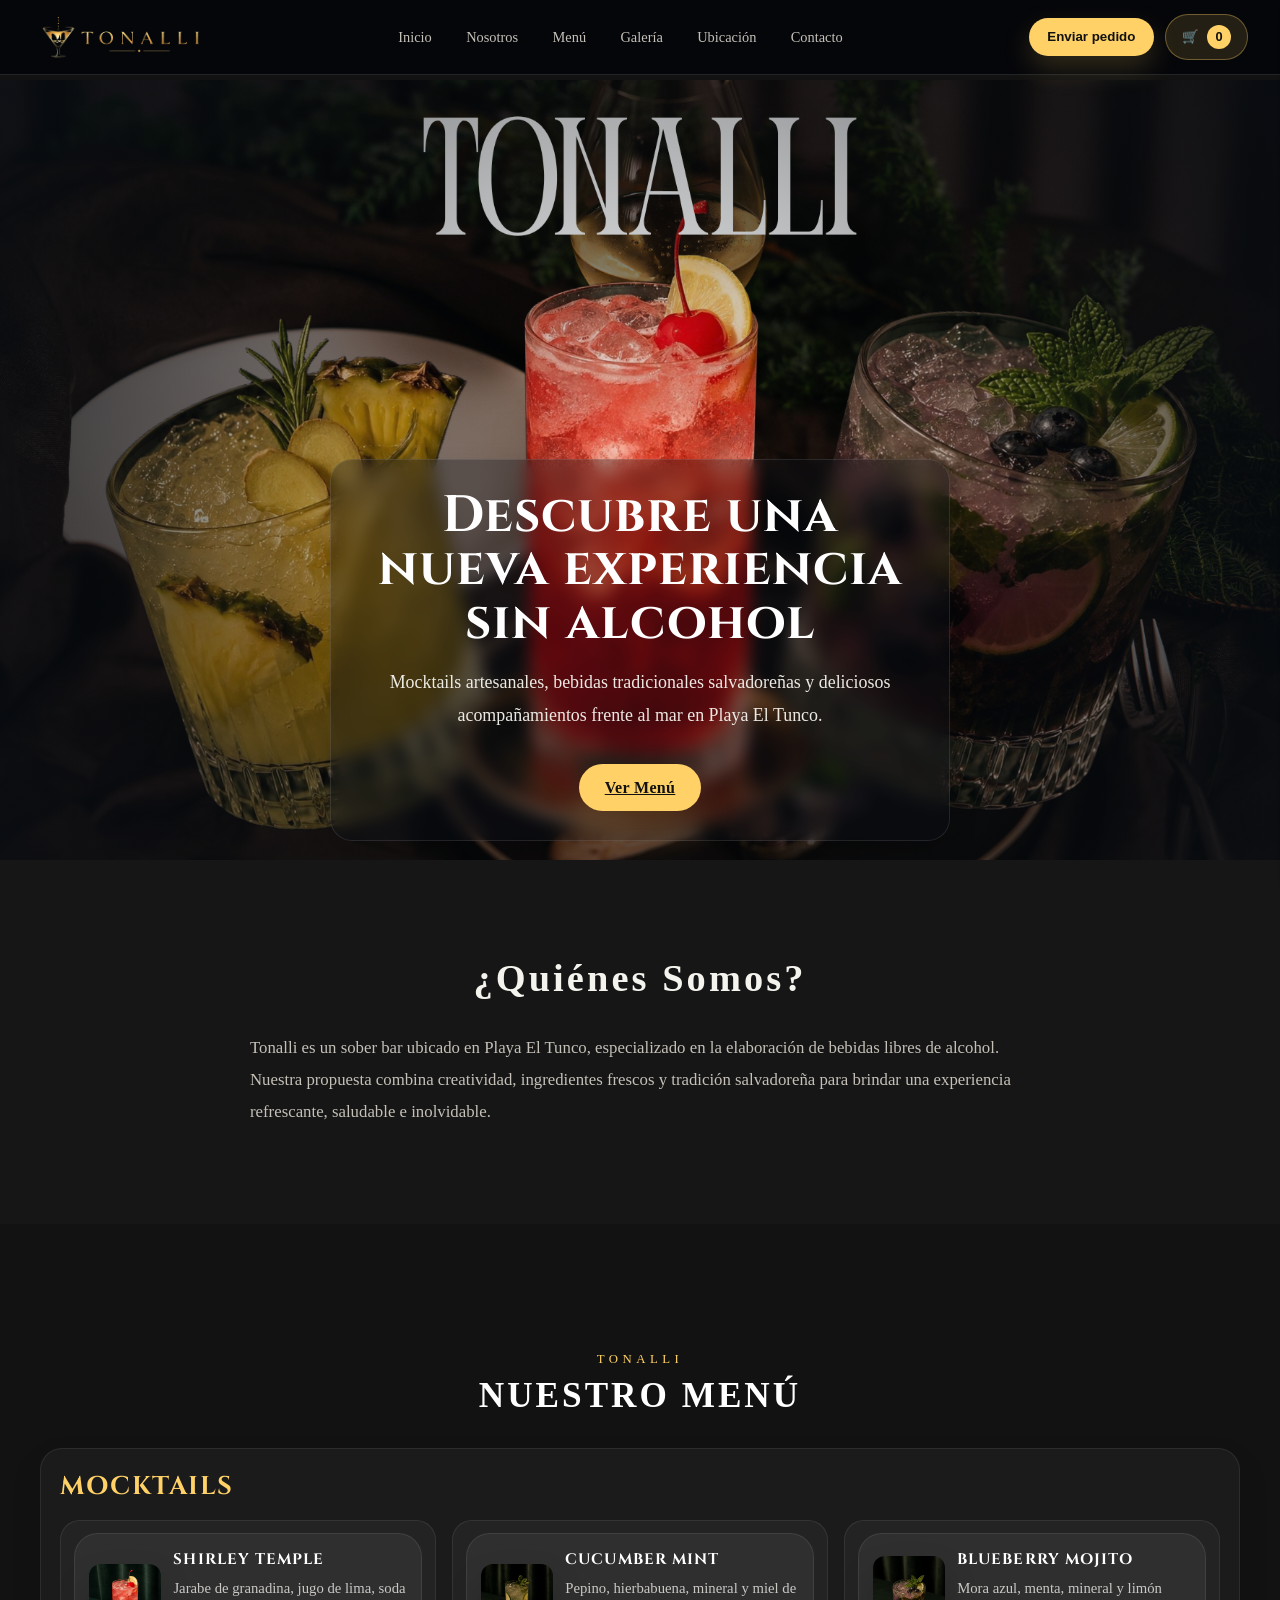
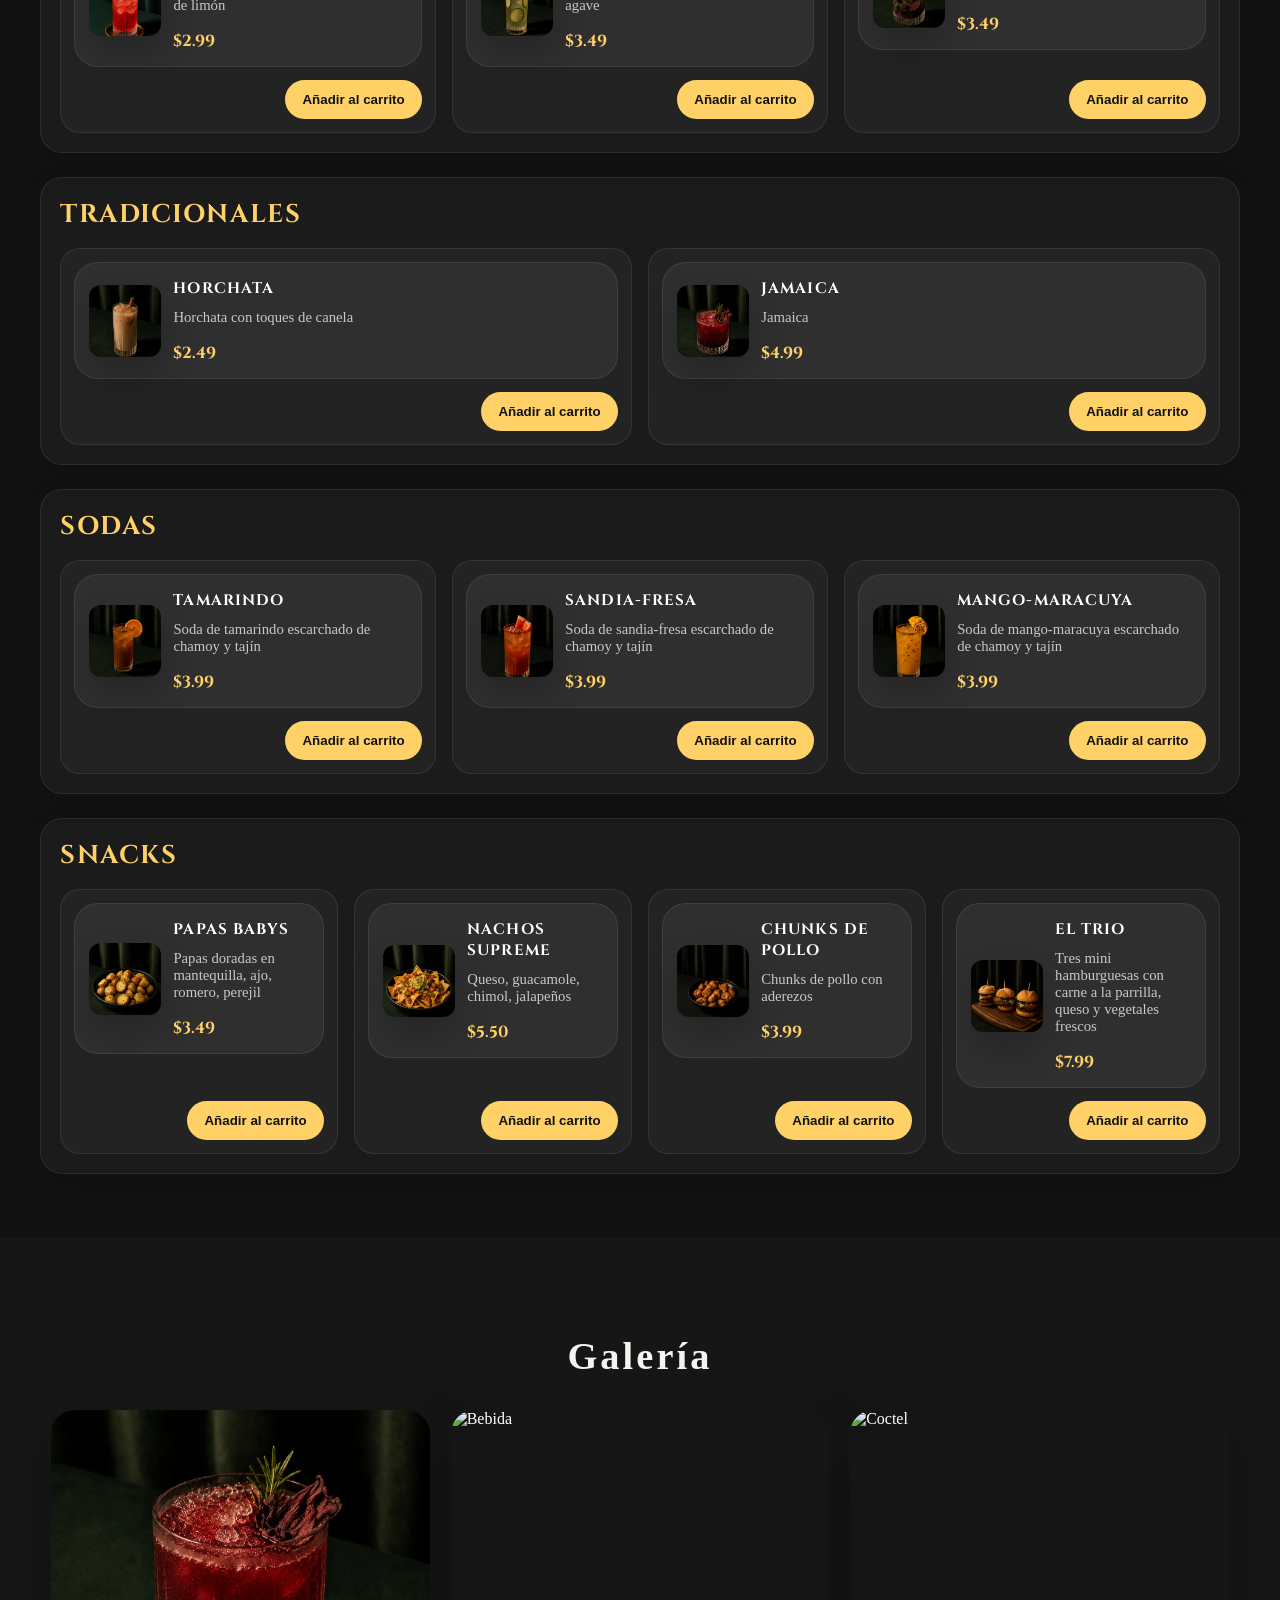
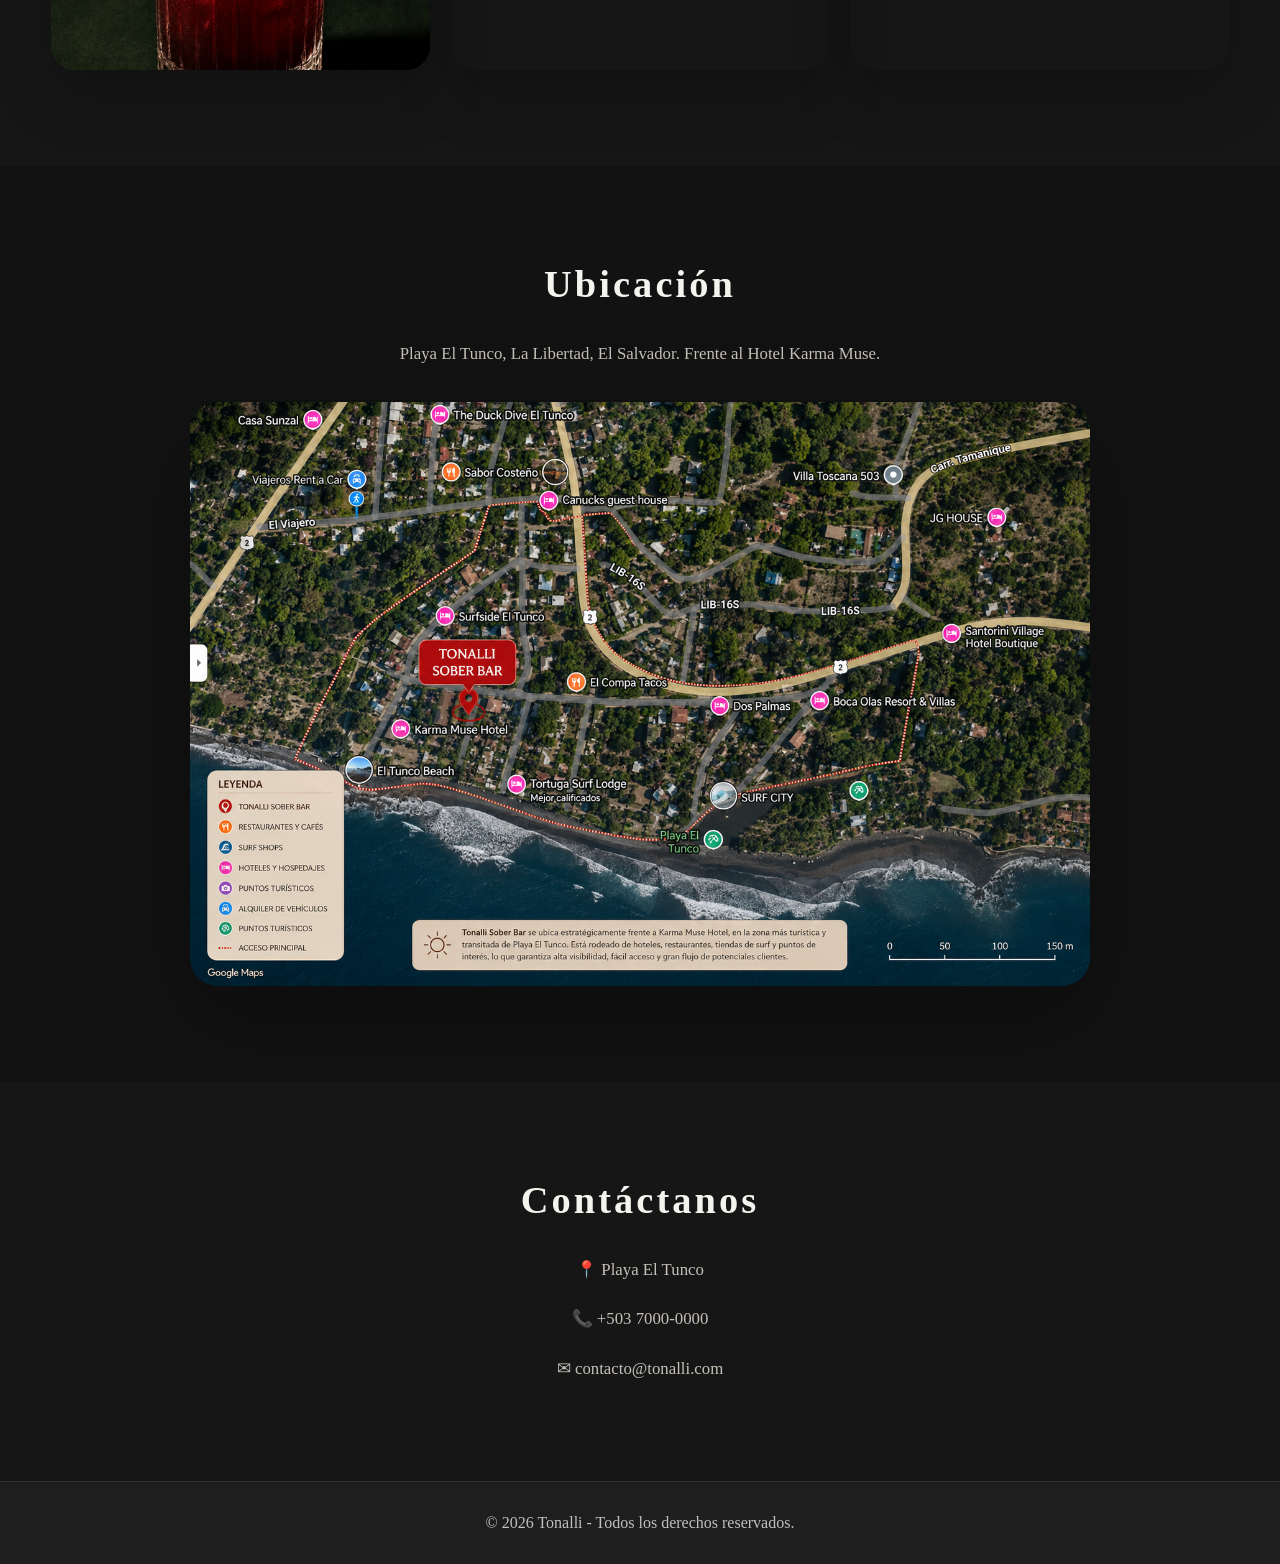
==== commit 6d854bed: "asa" ====
--- a/index.html
+++ b/index.html
@@ -175,7 +175,7 @@
 
                 <article class="category-card product-item" data-name="Chunks de pollo" data-price="3.99">
                     <div class="menu-item">
-                        <img src="imagenes/chunks.jpeg" alt="Chunks de pollo">
+                        <img src="imagenes/chunks.png" alt="Chunks de pollo">
                         <div class="menu-text"><strong>Chunks de pollo</strong><span>Chunks de pollo con aderezos</span><div class="price">$3.99</div></div>
                     </div>
                     <div class="product-actions"><button type="button" class="add-to-cart">Añadir al carrito</button></div>
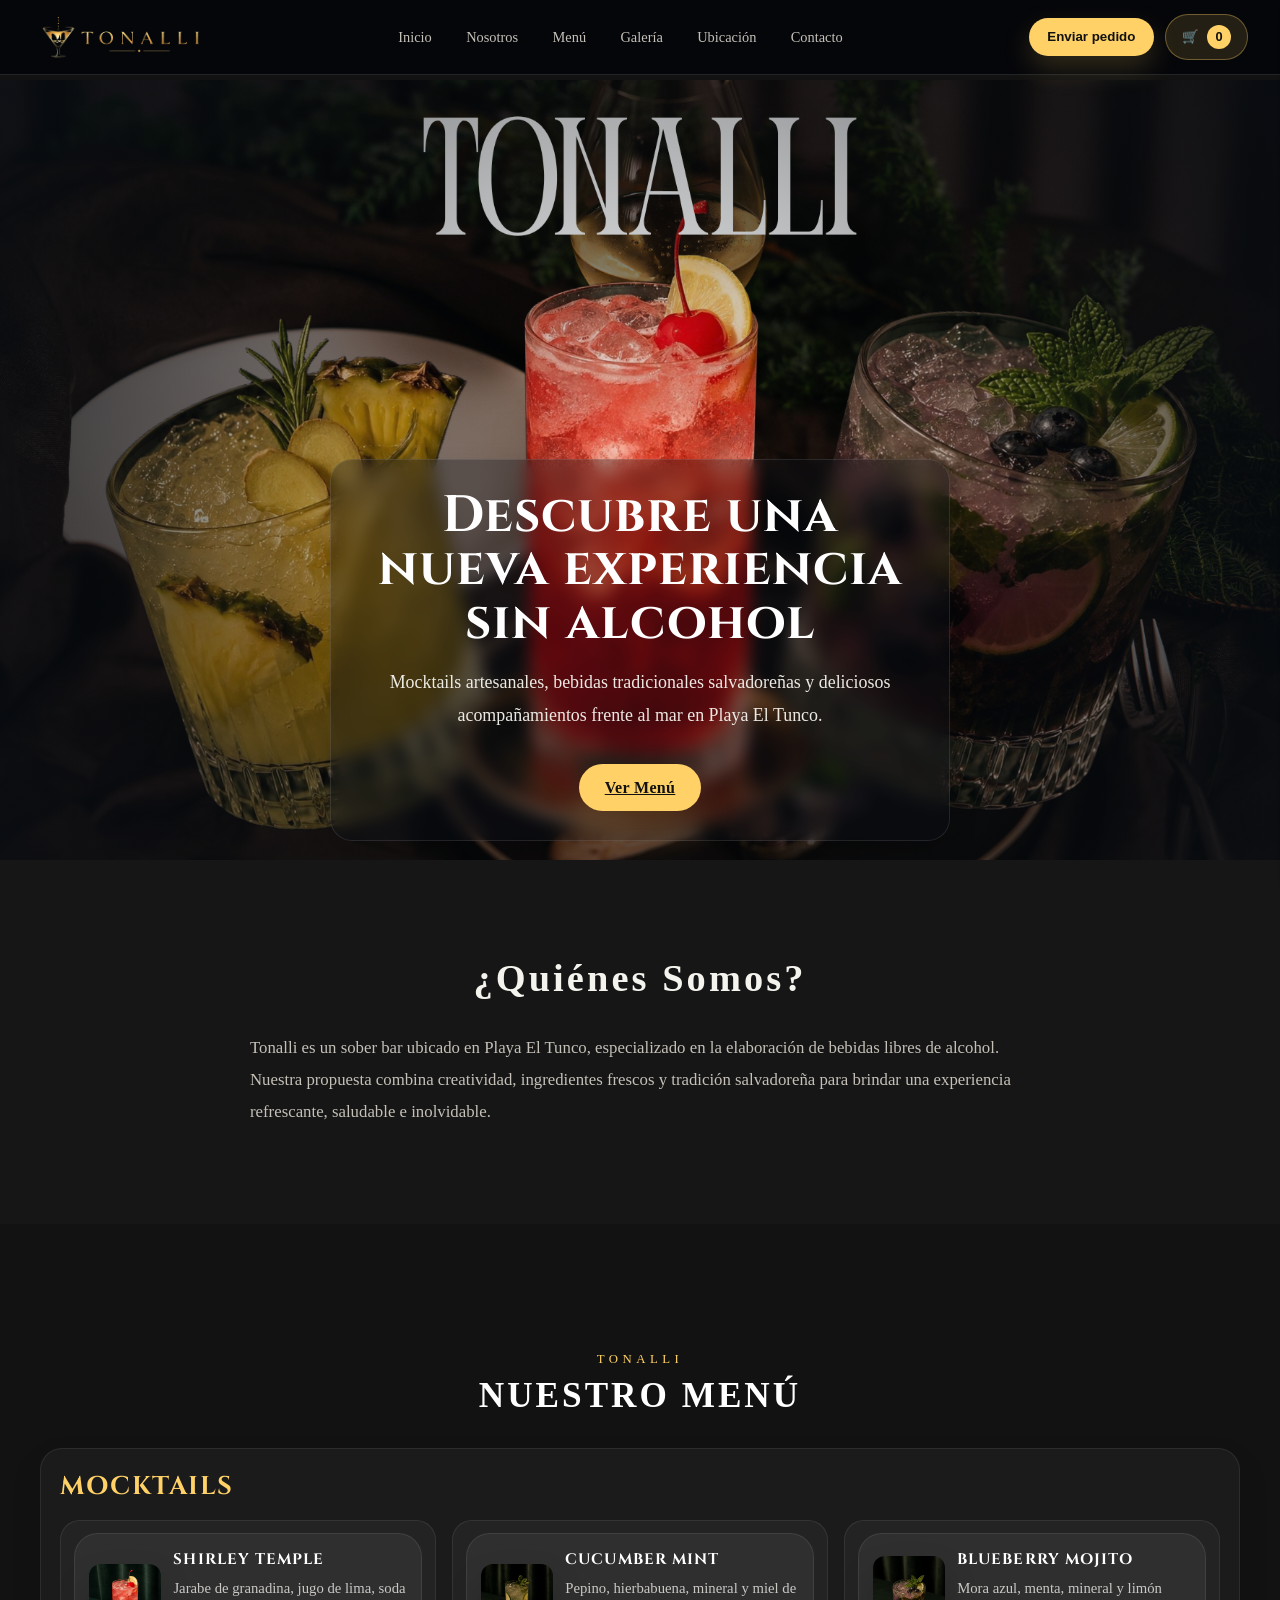
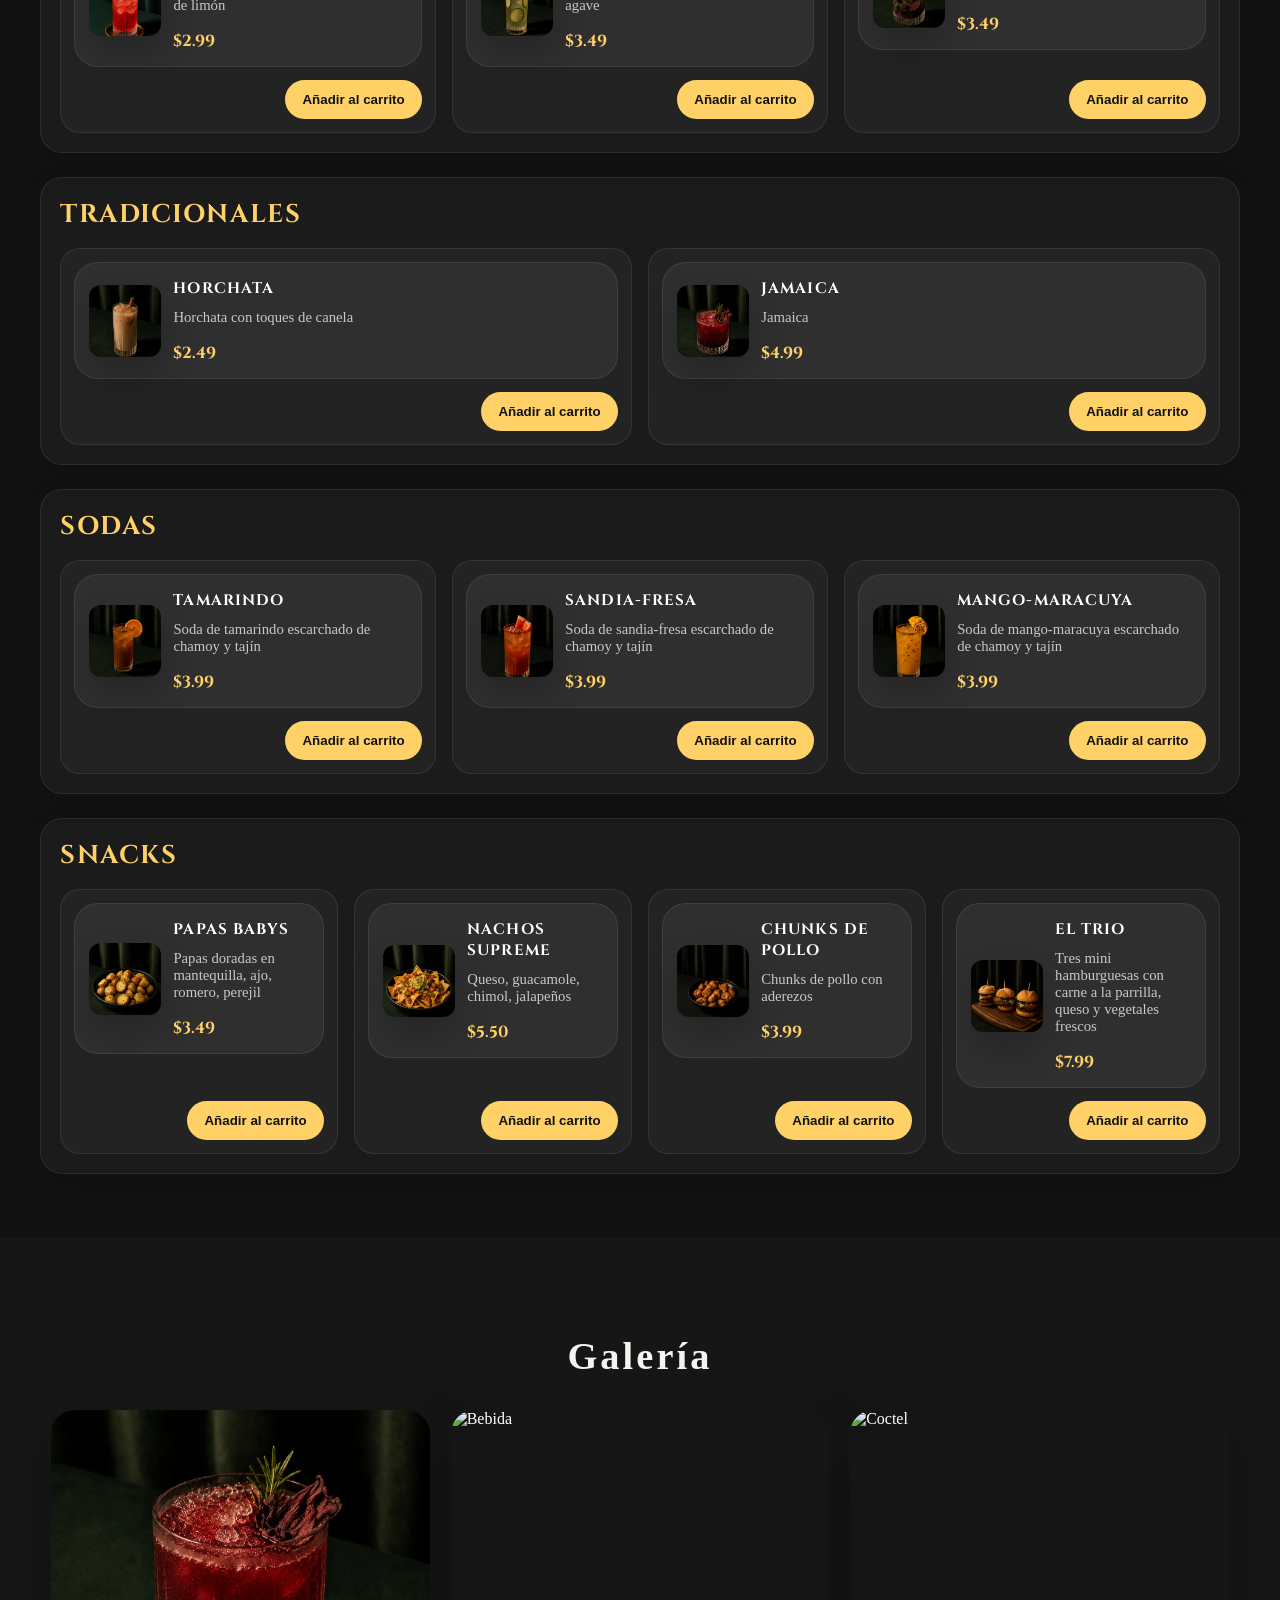
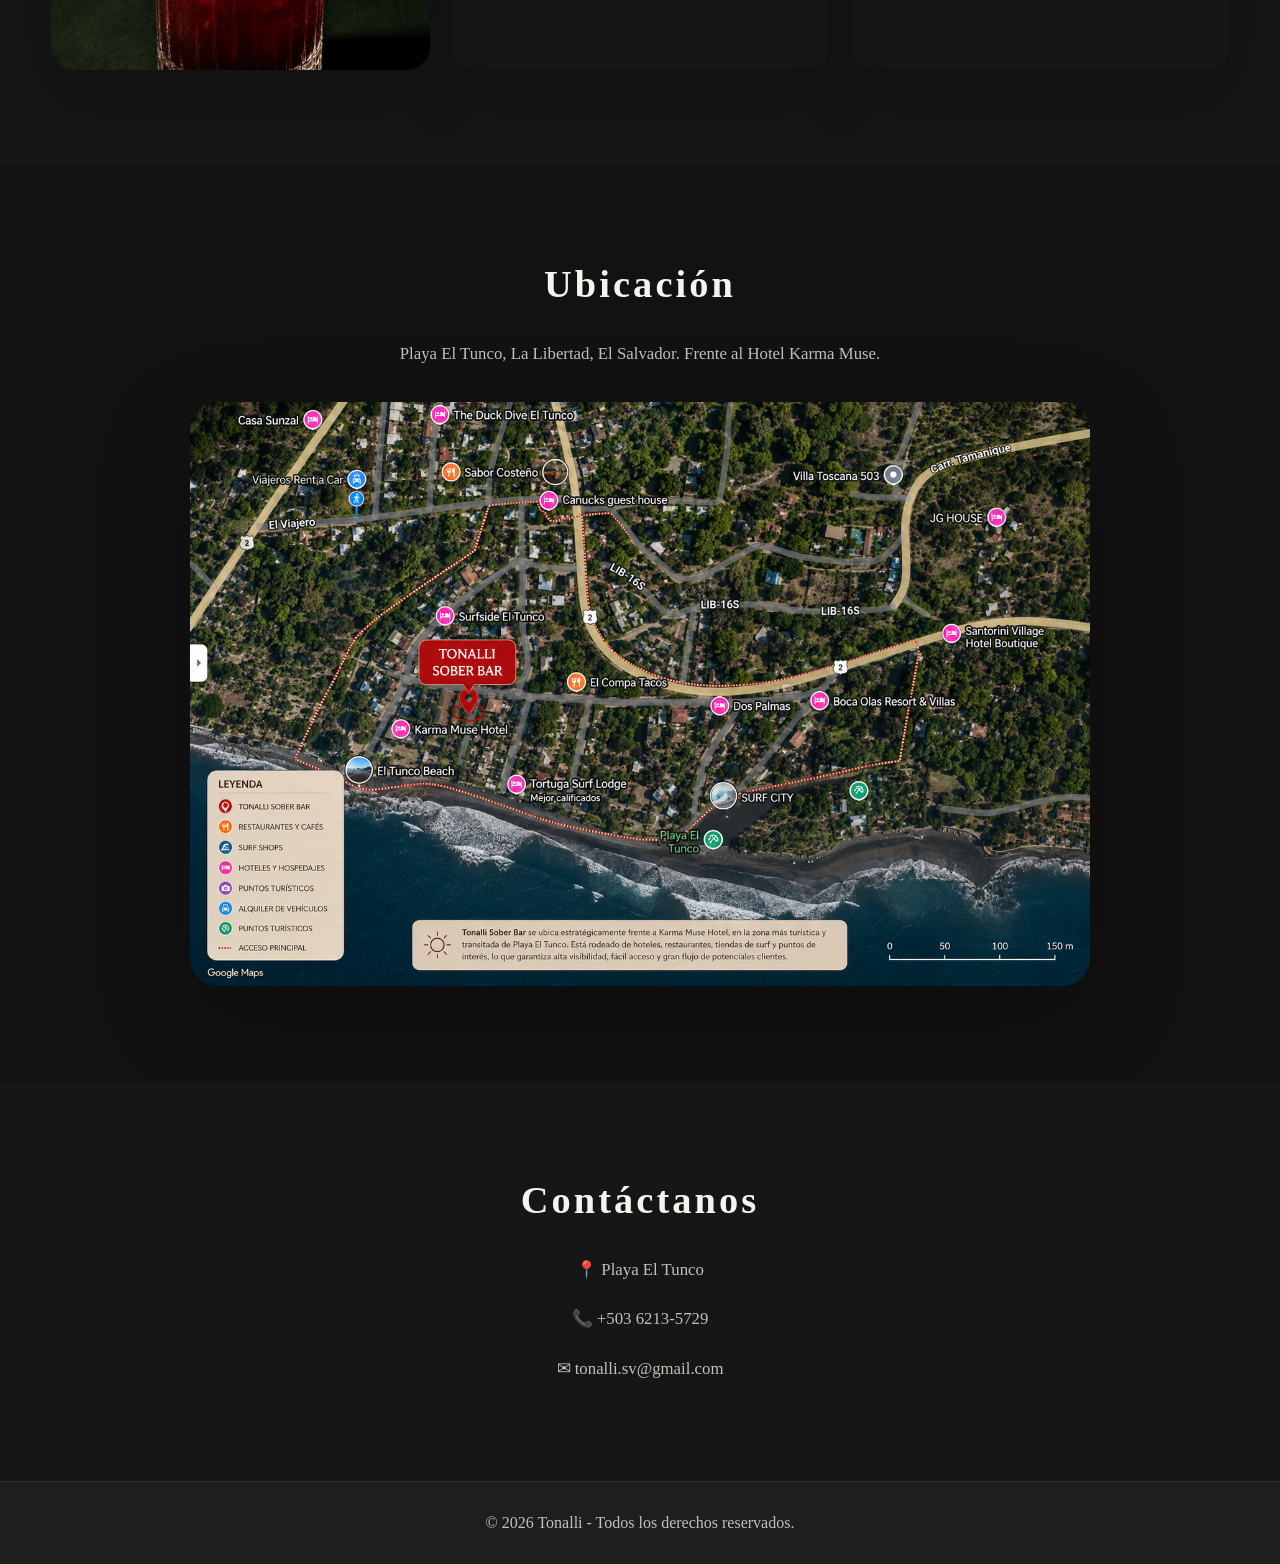
==== commit 0b321fb6: "contacto" ====
--- a/index.html
+++ b/index.html
@@ -115,9 +115,9 @@
                     <div class="product-actions"><button type="button" class="add-to-cart">Añadir al carrito</button></div>
                 </article>
 
-                <article class="category-card product-item" data-name="Spicy Jamaica" data-price="4.99">
-                    <div class="menu-item">
-                        <img src="imagenes/Spicy Jamaica.jpeg" alt="Spicy Jamaica">
+                <article class="category-card product-item" data-name="Jamaica" data-price="4.99">
+                    <div class="menu-item">
+                        <img src="imagenes/Spicy Jamaica.jpeg" alt="Jamaica">
                         <div class="menu-text"><strong>Jamaica</strong><span>Jamaica</span><div class="price">$4.99</div></div>
                     </div>
                     <div class="product-actions"><button type="button" class="add-to-cart">Añadir al carrito</button></div>
@@ -235,9 +235,9 @@
 
 <p>📍 Playa El Tunco</p>
 
-<p>📞 +503 7000-0000</p>
-
-<p>✉ contacto@tonalli.com</p>
+<p>📞 +503 6213-5729</p>
+
+<p>✉ tonalli.sv@gmail.com</p>
 
 </section>
 
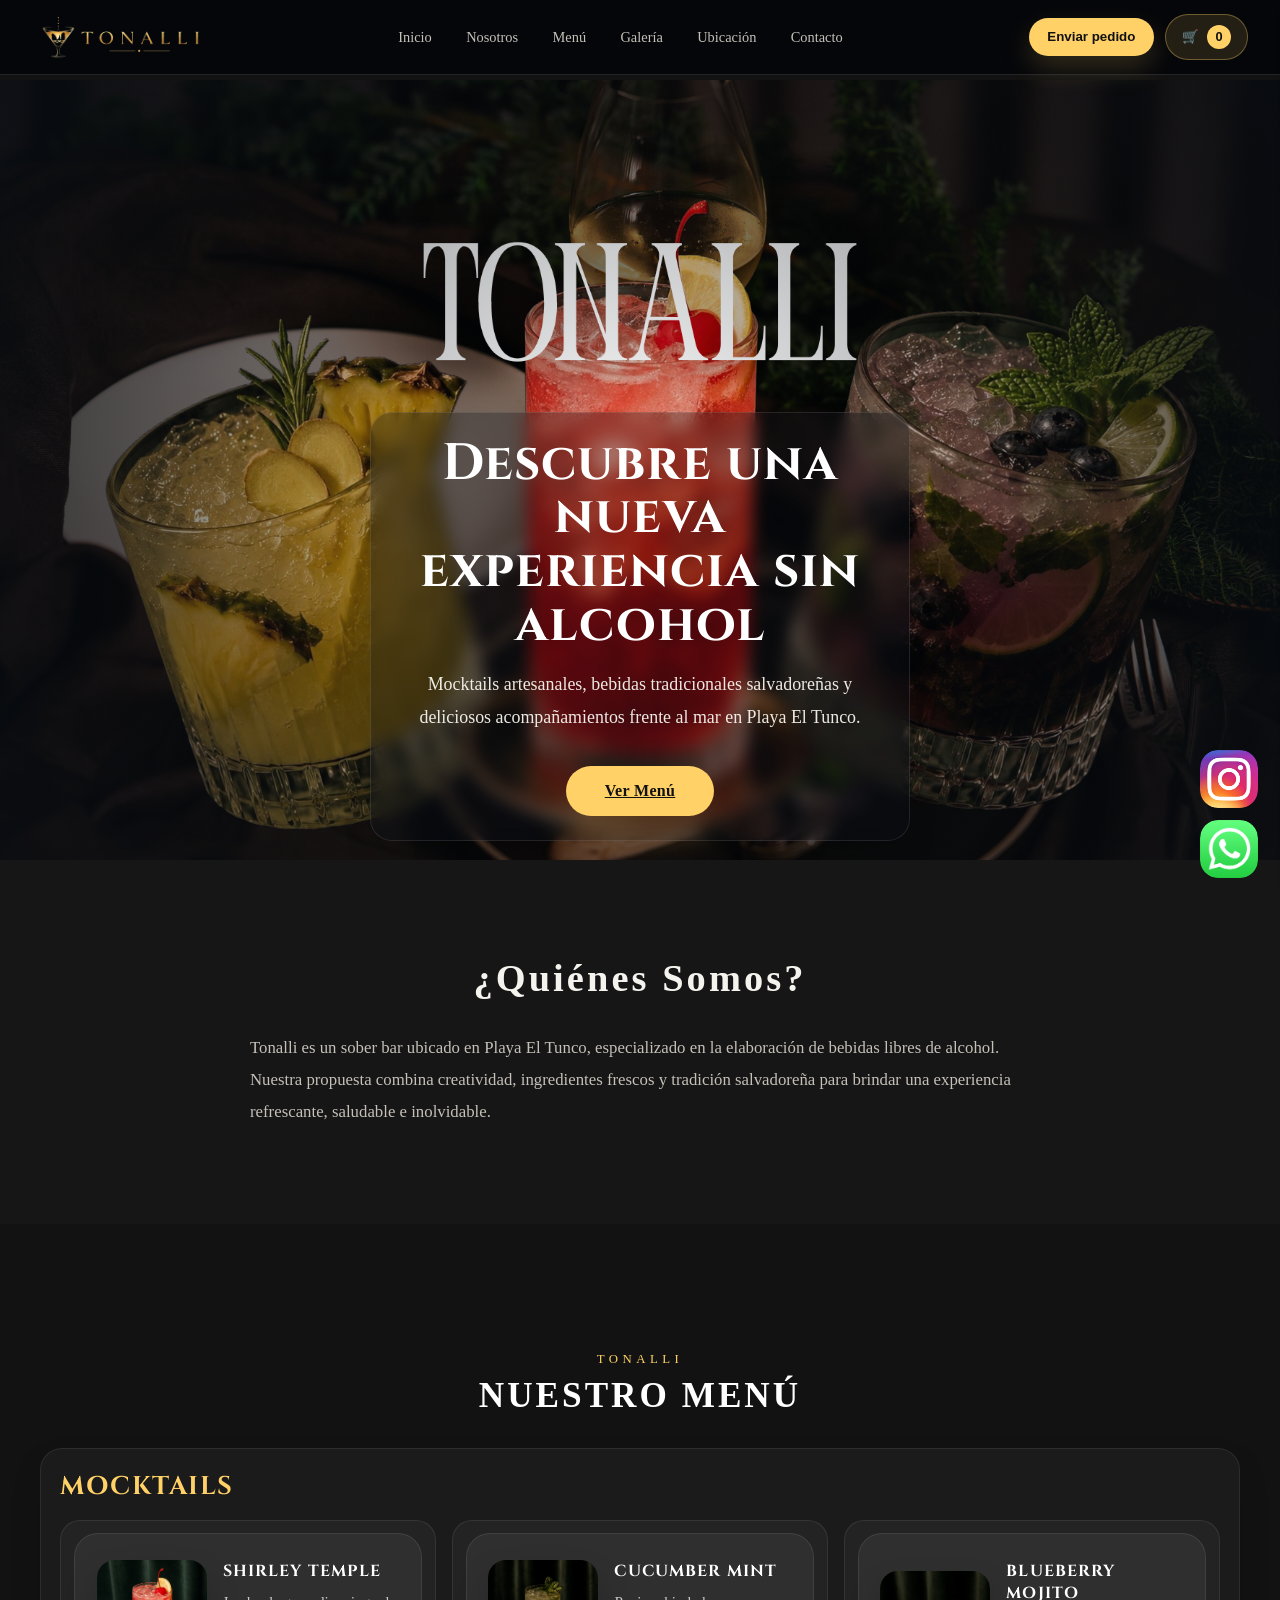
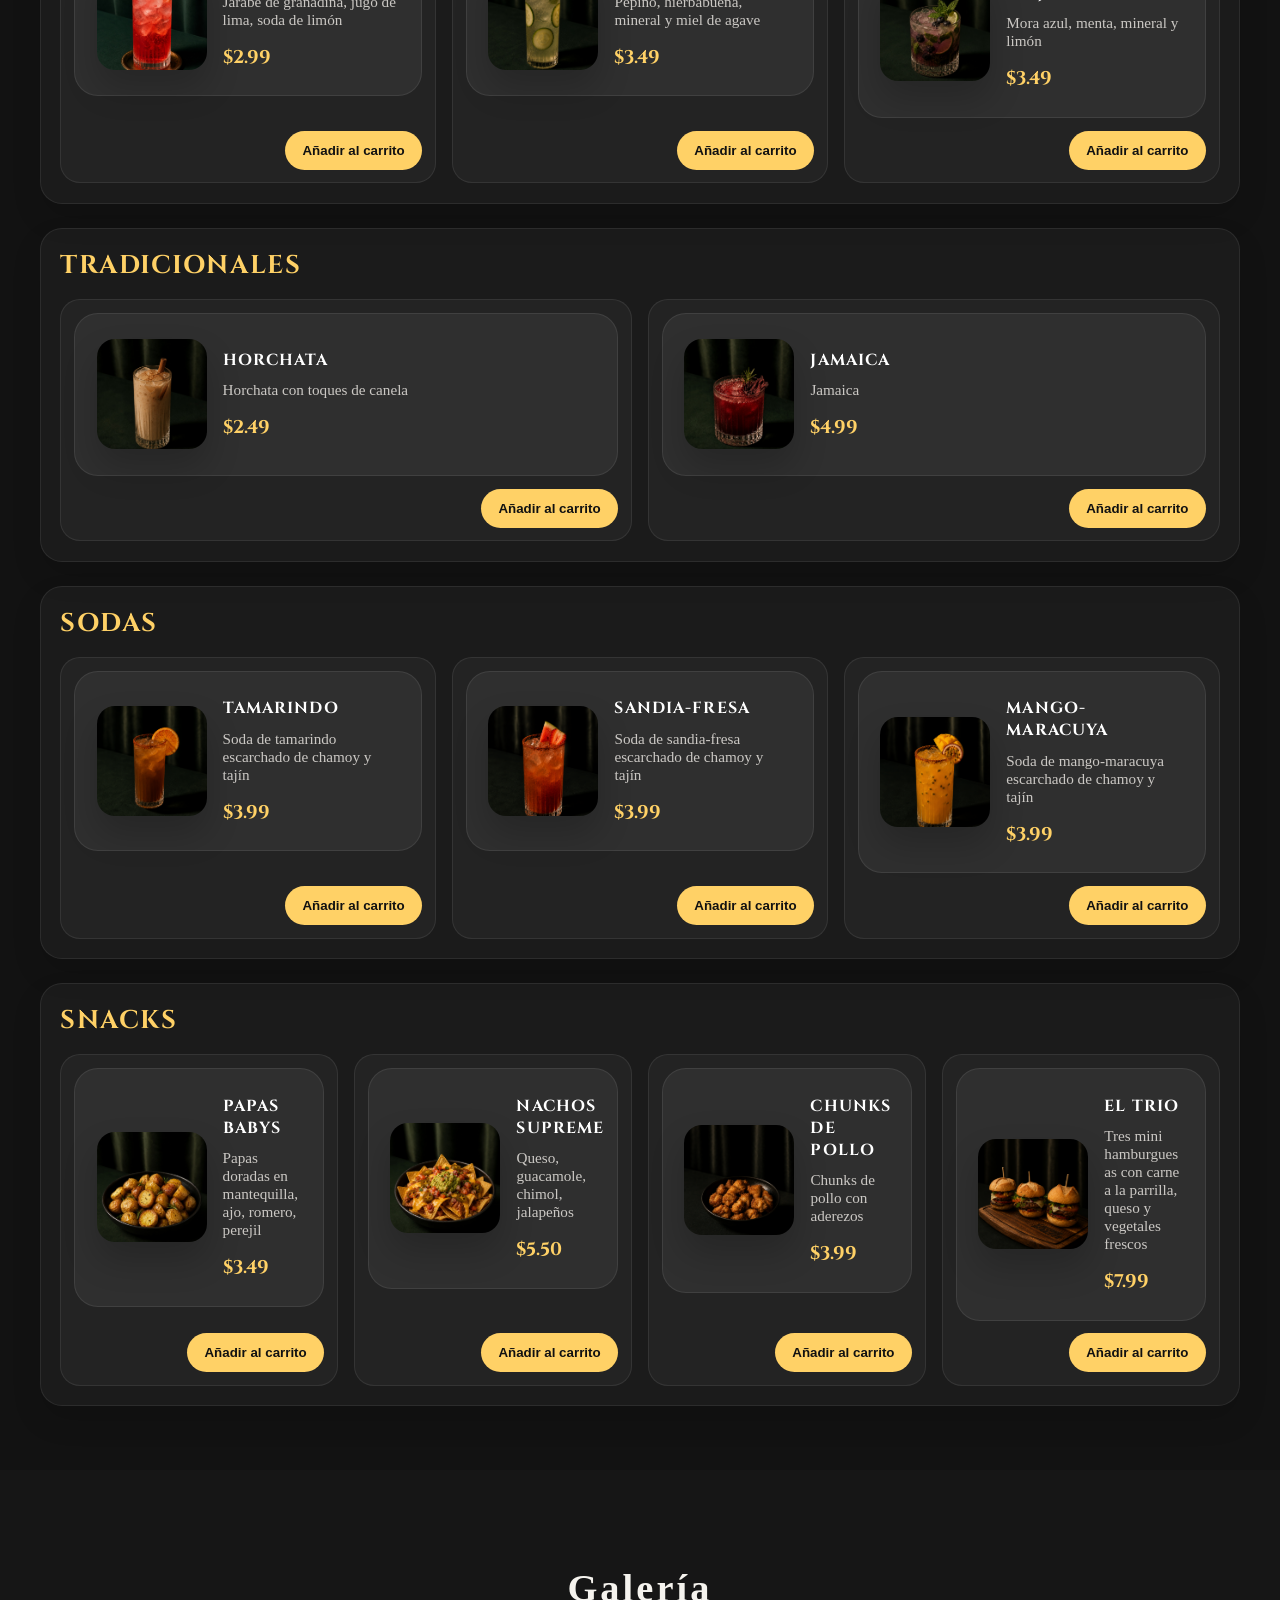
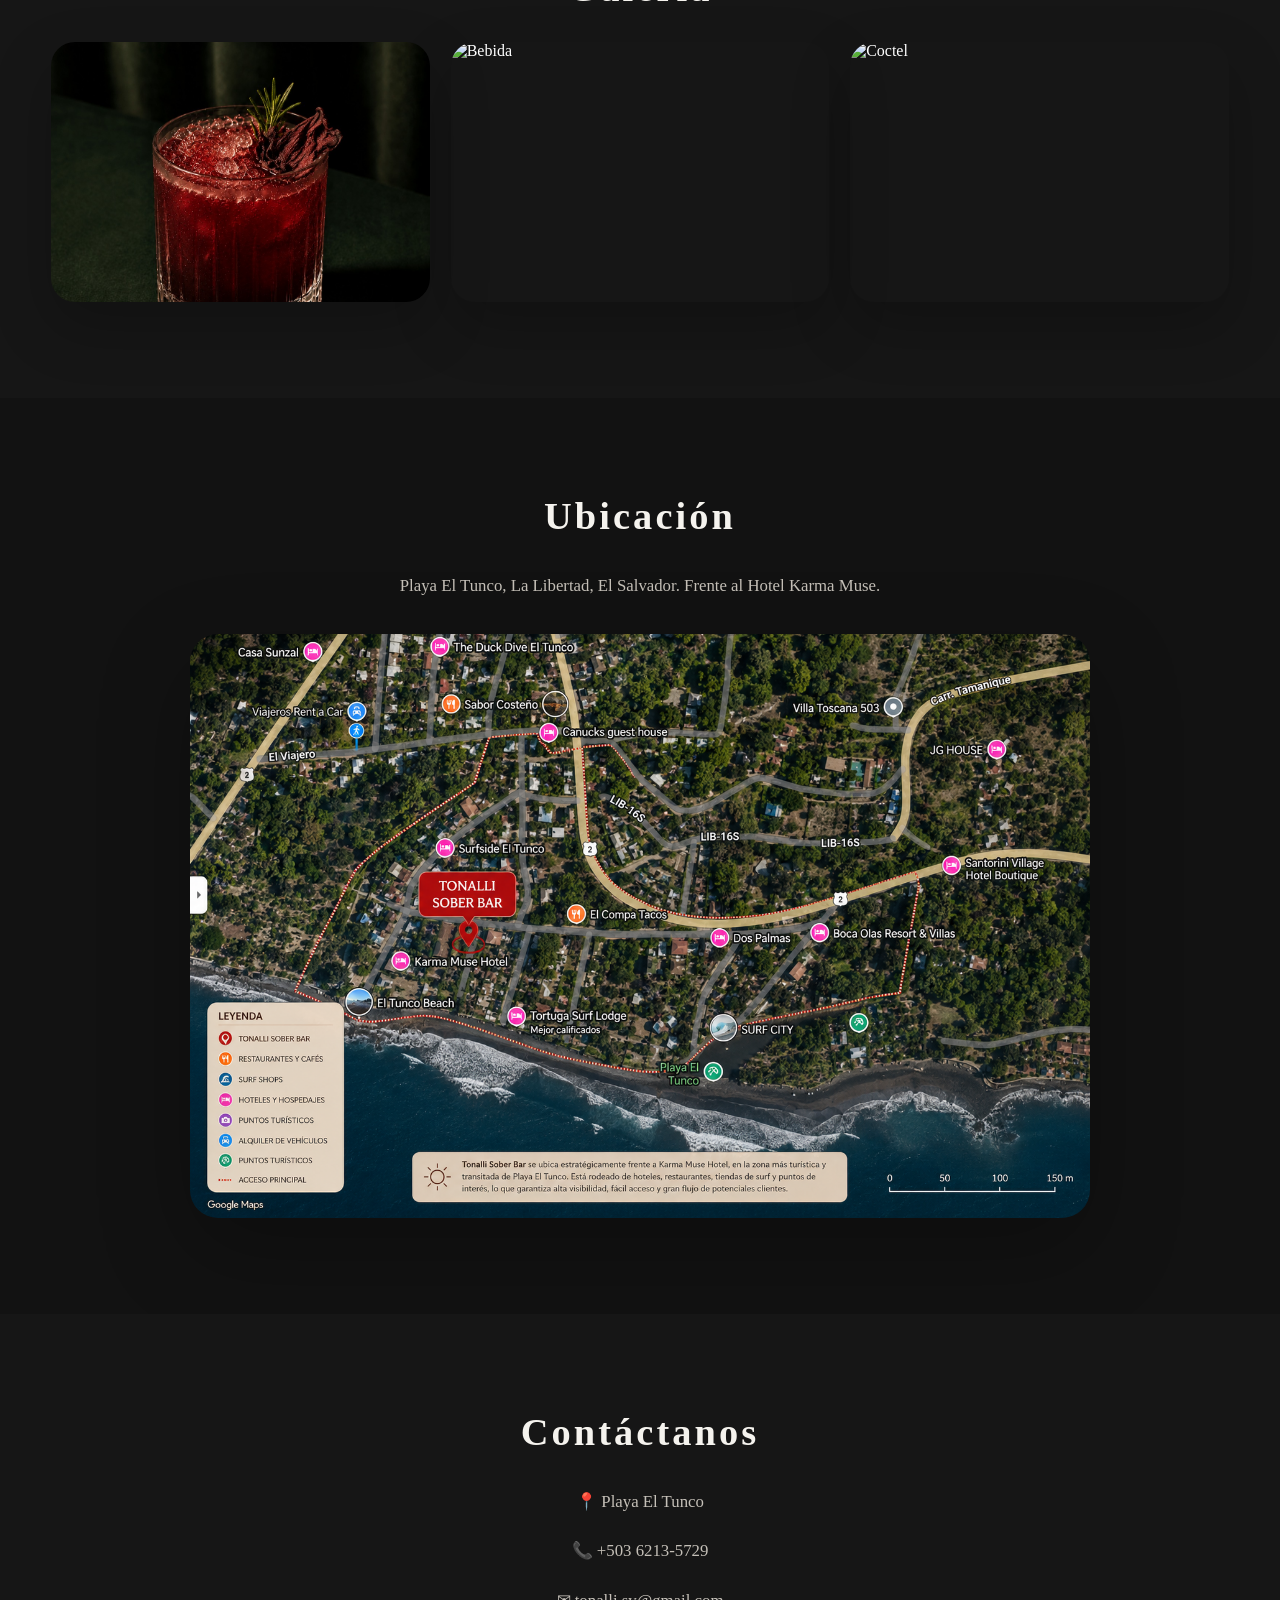
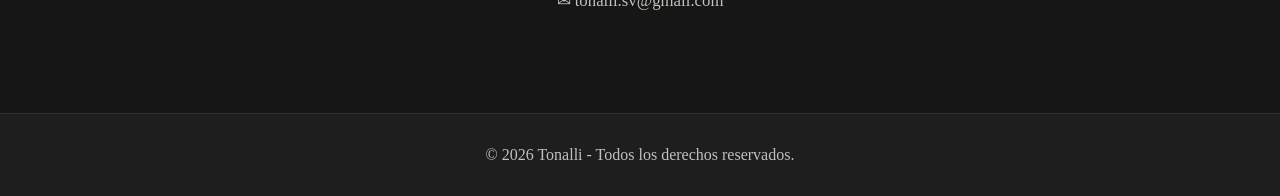
==== commit a4869786: "ig y wa" ====
--- a/index.html
+++ b/index.html
@@ -251,6 +251,18 @@
 
 </footer>
 
+<div class="social-float">
+    <a class="instagram-float" href="https://www.instagram.com/tonalli_sv_?mdxt=ZDNlZDc0MzIxNw==" aria-label="Instagram Tonalli">
+        <img src="imagenes/ig.png" alt="Instagram Tonalli" onerror="this.style.display='none'; this.nextElementSibling.style.display='flex';">
+        <span class="instagram-fallback" aria-hidden="true">◎</span>
+    </a>
+
+    <a class="whatsapp-float" href="https://wa.me/50362135729?text=Hola%20Tonalli%2C%20quiero%20hacer%20mi%20pedido" aria-label="WhatsApp Tonalli">
+        <img src="imagenes/wa.png" alt="WhatsApp Tonalli" onerror="this.style.display='none'; this.nextElementSibling.style.display='flex';">
+        <span class="whatsapp-fallback" aria-hidden="true">✆</span>
+    </a>
+</div>
+
 <div class="cart-overlay" id="cart-overlay"></div>
 <aside class="cart-panel" id="cart-panel" aria-label="Carrito de compras">
     <div class="cart-panel__header">
@@ -263,6 +275,56 @@
         <button type="button" class="boton cart-submit checkout-btn">Enviar pedido</button>
     </div>
 </aside>
+
+<script>
+document.addEventListener('DOMContentLoaded', () => {
+    const isMobile = /(Android|iPhone|iPad|iPod)/i.test(navigator.userAgent);
+
+    const instagramLink = document.querySelector('.instagram-float');
+    if (instagramLink) {
+        const appUrl = 'instagram://user?username=tonalli_sv_';
+        const webUrl = 'https://www.instagram.com/tonalli_sv_?mdxt=ZDNlZDc0MzIxNw==';
+
+        instagramLink.href = isMobile ? appUrl : webUrl;
+
+        instagramLink.addEventListener('click', (event) => {
+            if (!isMobile) return;
+
+            event.preventDefault();
+            const start = Date.now();
+            window.location.href = appUrl;
+
+            setTimeout(() => {
+                if (Date.now() - start < 1500) {
+                    window.location.href = webUrl;
+                }
+            }, 1200);
+        });
+    }
+
+    const whatsappLink = document.querySelector('.whatsapp-float');
+    if (whatsappLink) {
+        const waAppUrl = 'https://wa.me/50362135729?text=Hola%20Tonalli%2C%20quiero%20hacer%20mi%20pedido';
+        const waWebUrl = 'https://api.whatsapp.com/send?phone=50362135729&text=Hola%20Tonalli%2C%20quiero%20hacer%20mi%20pedido';
+
+        whatsappLink.href = isMobile ? waAppUrl : waWebUrl;
+
+        whatsappLink.addEventListener('click', (event) => {
+            if (!isMobile) return;
+
+            event.preventDefault();
+            const start = Date.now();
+            window.location.href = waAppUrl;
+
+            setTimeout(() => {
+                if (Date.now() - start < 1500) {
+                    window.location.href = waWebUrl;
+                }
+            }, 1200);
+        });
+    }
+});
+</script>
 
 </body>
 <script src="carrito.js"></script>
--- a/estilos.css
+++ b/estilos.css
@@ -218,8 +218,15 @@
     .hero {
         min-height: calc(100svh - 120px);
         padding: 0 1rem 1.5rem;
-        background-position: center 92%;
+        background-position: center 74%;
         background-size: cover;
+    }
+
+    .hero::before {
+        content: "";
+        display: block;
+        width: 100%;
+        height: 7rem;
     }
 
     .contenido {
@@ -385,6 +392,87 @@
     transform: translateX(0);
 }
 
+.social-float {
+    position: fixed;
+    right: 22px;
+    bottom: 22px;
+    display: flex;
+    flex-direction: column;
+    gap: 12px;
+    z-index: 1200;
+}
+
+.instagram-float,
+.whatsapp-float {
+    width: 58px;
+    height: 58px;
+    display: flex;
+    align-items: center;
+    justify-content: center;
+    border: none;
+    border-radius: 18px;
+    overflow: hidden;
+    background: transparent;
+    box-shadow: none;
+    transition: transform 0.25s ease;
+}
+
+.instagram-float:hover,
+.whatsapp-float:hover {
+    transform: translateY(-2px) scale(1.04);
+}
+
+.instagram-float img,
+.instagram-float .instagram-fallback,
+.whatsapp-float img,
+.whatsapp-float .whatsapp-fallback {
+    width: 100%;
+    height: 100%;
+    object-fit: cover;
+    display: block;
+    border: none;
+    padding: 0;
+    margin: 0;
+    background: transparent;
+    outline: none;
+    border-radius: 18px;
+}
+
+.instagram-float .instagram-fallback {
+    display: none;
+    align-items: center;
+    justify-content: center;
+    color: #fff;
+    font-size: 1.6rem;
+    font-weight: 700;
+    background: linear-gradient(135deg, #f58529, #dd2a7b, #8134af, #515bd4);
+}
+
+.whatsapp-float .whatsapp-fallback {
+    display: none;
+    align-items: center;
+    justify-content: center;
+    color: #fff;
+    font-size: 1.5rem;
+    font-weight: 700;
+    background: linear-gradient(135deg, #25d366, #128c7e);
+}
+
+@media (max-width: 860px) {
+    .social-float {
+        right: 16px;
+        bottom: 16px;
+        gap: 10px;
+    }
+
+    .instagram-float,
+    .whatsapp-float {
+        width: 54px;
+        height: 54px;
+        border-radius: 16px;
+    }
+}
+
 .cart-panel__header {
     display: flex;
     align-items: center;
@@ -516,7 +604,7 @@
     justify-content: center;
     position: relative;
     overflow: hidden;
-    background: url('imagenes/Inicio.png') top center / cover no-repeat;
+    background: url('imagenes/Inicio2.png') top center / cover no-repeat;
     background-color: #0b1119;
     background-blend-mode: normal;
 }
@@ -529,11 +617,18 @@
     pointer-events: none;
 }
 
+@media (min-width: 861px) {
+    .contenido {
+        width: min(100%, 460px);
+        padding: clamp(0.8rem, 1.5vw, 1.2rem);
+    }
+}
+
 .contenido {
     position: relative;
     z-index: 1;
-    width: min(100%, 620px);
-    padding: clamp(1rem, 2.5vw, 1.8rem);
+    width: min(100%, 540px);
+    padding: clamp(0.9rem, 2vw, 1.5rem);
     border-radius: 22px;
     background: rgba(12, 19, 29, 0.30);
     border: 1px solid rgba(255, 255, 255, 0.10);
@@ -1128,6 +1223,8 @@
         min-height: calc(92svh - 64px);
         padding: 2.2rem 0.75rem 1rem;
         align-items: flex-end;
+        background-position: top center;
+        background-size: cover;
     }
 
     .hero h1 {
@@ -1135,16 +1232,16 @@
         margin-bottom: 0.75rem;
     }
 
-    .hero {
-        min-height: calc(100vh - 120px);
-        padding: 2.2rem 0.75rem 1rem;
-        align-items: flex-end;
-        background-position: top center;
-        background-size: cover;
-    }
-        padding: 1rem 0.9rem;
-        border-radius: 22px;
-        margin-top: 1rem;
+    .contenido {
+        width: 100%;
+        max-width: none;
+        padding: 0;
+        border-radius: 0;
+        background: transparent;
+        border: none;
+        box-shadow: none;
+        backdrop-filter: none;
+        margin-top: 0;
     }
 
     .boton {
@@ -1168,15 +1265,15 @@
     }
 
     .menu-item {
-        grid-template-columns: 72px 1fr !important;
+        grid-template-columns: 104px 1fr !important;
         gap: 0.75rem;
         padding: 0.9rem;
         align-items: center;
     }
 
     .menu-item img {
-        width: 72px !important;
-        height: 72px !important;
+        width: 104px !important;
+        height: 104px !important;
         object-fit: cover;
         border-radius: 12px;
     }
